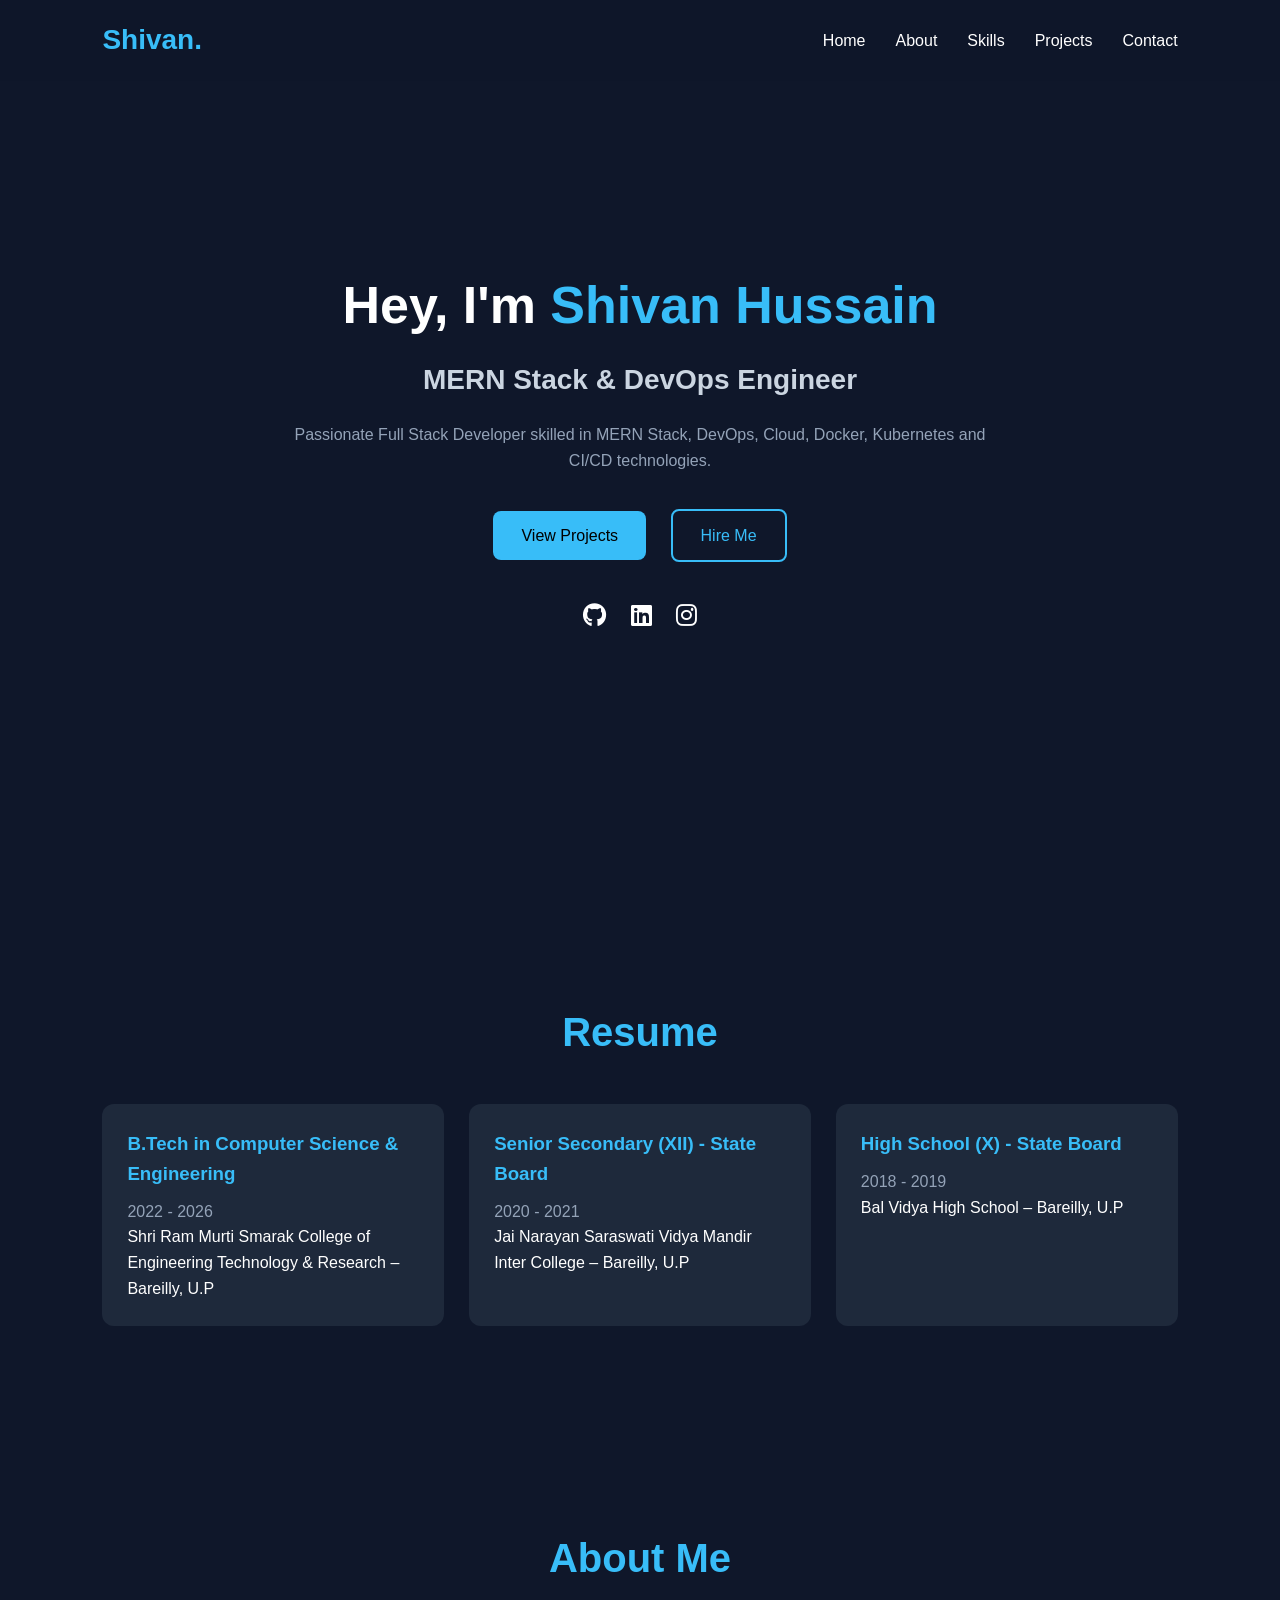
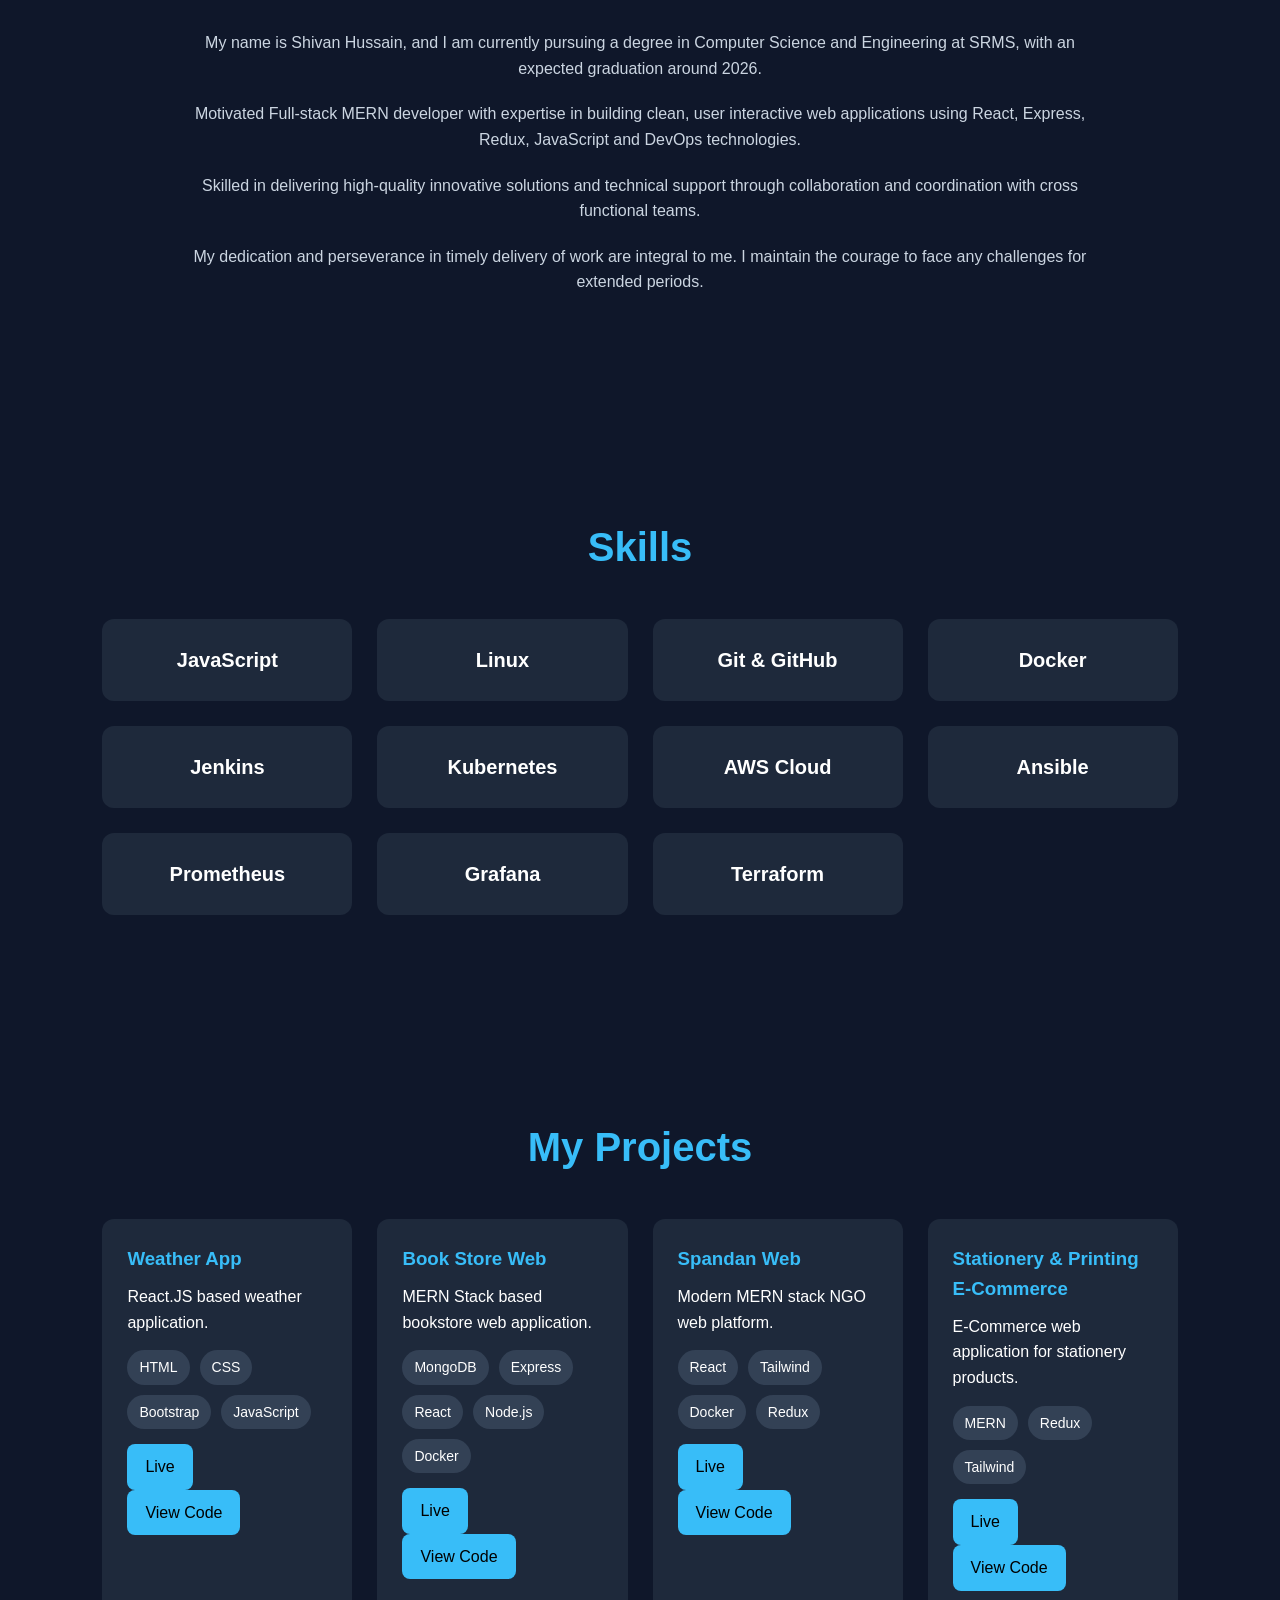
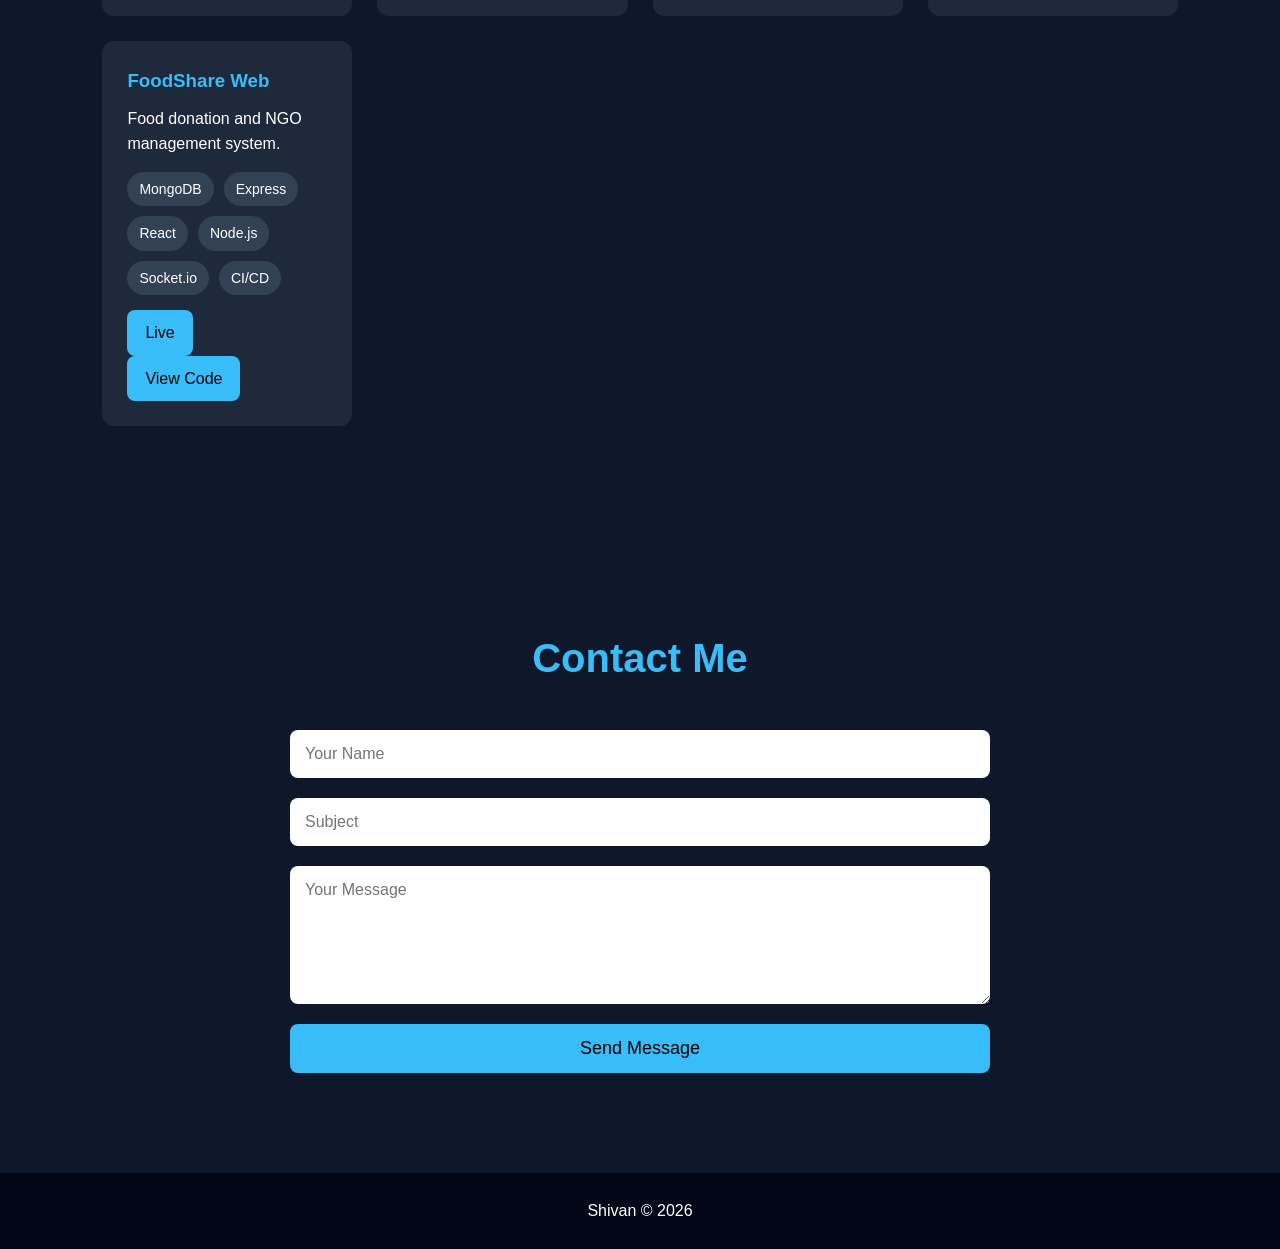
==== index.html @ 875b8121 "Added portfolio workflow" ====
<!DOCTYPE html>
<html lang="en">
<head>
  <meta charset="UTF-8" />
  <meta name="viewport" content="width=device-width, initial-scale=1.0" />
  <title>Shivan Hussain | Portfolio</title>
  <link rel="stylesheet" href="index.css" />
  <link
    rel="stylesheet"
    href="https://cdnjs.cloudflare.com/ajax/libs/font-awesome/6.5.1/css/all.min.css"
  />
</head>
<body>

  <!-- Navbar -->
  <header>
    <nav class="navbar">
      <div class="logo">Shivan.</div>

      <ul class="nav-links" id="navLinks">
        <li><a href="#home">Home</a></li>
        <li><a href="#about">About</a></li>
        <li><a href="#skills">Skills</a></li>
        <li><a href="#projects">Projects</a></li>
        <li><a href="#contact">Contact</a></li>
      </ul>

      <div class="menu-btn" id="menuBtn">
        <i class="fa-solid fa-bars"></i>
      </div>
    </nav>
  </header>

  <!-- Hero Section -->
  <section class="hero" id="home">
    <div class="hero-content">
      <h1>Hey, I'm <span>Shivan Hussain</span></h1>
      <h2>MERN Stack & DevOps Engineer</h2>
      <p>
        Passionate Full Stack Developer skilled in MERN Stack, DevOps,
        Cloud, Docker, Kubernetes and CI/CD technologies.
      </p>

      <div class="hero-buttons">
        <a href="#projects" class="btn primary-btn">View Projects</a>
        <a href="#contact" class="btn secondary-btn">Hire Me</a>
      </div>

      <div class="social-icons">
        <a href="#"><i class="fa-brands fa-github"></i></a>
        <a href="#"><i class="fa-brands fa-linkedin"></i></a>
        <a href="#"><i class="fa-brands fa-instagram"></i></a>
      </div>
    </div>
  </section>

  <!-- Resume Section -->
  <section class="resume-section">
    <h2 class="section-title">Resume</h2>

    <div class="resume-grid">
      <div class="resume-card">
        <h3>B.Tech in Computer Science & Engineering</h3>
        <span>2022 - 2026</span>
        <p>
          Shri Ram Murti Smarak College of Engineering Technology & Research – Bareilly, U.P
        </p>
      </div>

      <div class="resume-card">
        <h3>Senior Secondary (XII) - State Board</h3>
        <span>2020 - 2021</span>
        <p>
          Jai Narayan Saraswati Vidya Mandir Inter College – Bareilly, U.P
        </p>
      </div>

      <div class="resume-card">
        <h3>High School (X) - State Board</h3>
        <span>2018 - 2019</span>
        <p>
          Bal Vidya High School – Bareilly, U.P
        </p>
      </div>
    </div>
  </section>

  <!-- About Section -->
  <section class="about" id="about">
    <h2 class="section-title">About Me</h2>

    <div class="about-content">
      <p>
        My name is Shivan Hussain, and I am currently pursuing a degree in
        Computer Science and Engineering at SRMS, with an expected graduation
        around 2026.
      </p>

      <p>
        Motivated Full-stack MERN developer with expertise in building clean,
        user interactive web applications using React, Express, Redux,
        JavaScript and DevOps technologies.
      </p>

      <p>
        Skilled in delivering high-quality innovative solutions and technical
        support through collaboration and coordination with cross functional
        teams.
      </p>

      <p>
        My dedication and perseverance in timely delivery of work are integral
        to me. I maintain the courage to face any challenges for extended
        periods.
      </p>
    </div>
  </section>

  <!-- Skills Section -->
  <section class="skills" id="skills">
    <h2 class="section-title">Skills</h2>

    <div class="skills-container">
      <div class="skill-card">JavaScript</div>
      <div class="skill-card">Linux</div>
      <div class="skill-card">Git & GitHub</div>
      <div class="skill-card">Docker</div>
      <div class="skill-card">Jenkins</div>
      <div class="skill-card">Kubernetes</div>
      <div class="skill-card">AWS Cloud</div>
      <div class="skill-card">Ansible</div>
      <div class="skill-card">Prometheus</div>
      <div class="skill-card">Grafana</div>
      <div class="skill-card">Terraform</div>
    </div>
  </section>

  <!-- Projects -->
  <section class="projects" id="projects">
    <h2 class="section-title">My Projects</h2>

    <div class="project-grid">

      <div class="project-card">
        <h3>Weather App</h3>
        <p>React.JS based weather application.</p>
        <div class="tech-stack">
          <span>HTML</span>
          <span>CSS</span>
          <span>Bootstrap</span>
          <span>JavaScript</span>
        </div>
        <div class="project-btns">
          <a href="#">Live</a>
          <a href="#">View Code</a>
        </div>
      </div>

      <div class="project-card">
        <h3>Book Store Web</h3>
        <p>MERN Stack based bookstore web application.</p>
        <div class="tech-stack">
          <span>MongoDB</span>
          <span>Express</span>
          <span>React</span>
          <span>Node.js</span>
          <span>Docker</span>
        </div>
        <div class="project-btns">
          <a href="#">Live</a>
          <a href="#">View Code</a>
        </div>
      </div>

      <div class="project-card">
        <h3>Spandan Web</h3>
        <p>Modern MERN stack NGO web platform.</p>
        <div class="tech-stack">
          <span>React</span>
          <span>Tailwind</span>
          <span>Docker</span>
          <span>Redux</span>
        </div>
        <div class="project-btns">
          <a href="#">Live</a>
          <a href="#">View Code</a>
        </div>
      </div>

      <div class="project-card">
        <h3>Stationery & Printing E-Commerce</h3>
        <p>E-Commerce web application for stationery products.</p>
        <div class="tech-stack">
          <span>MERN</span>
          <span>Redux</span>
          <span>Tailwind</span>
        </div>
        <div class="project-btns">
          <a href="#">Live</a>
          <a href="#">View Code</a>
        </div>
      </div>

      <div class="project-card">
        <h3>FoodShare Web</h3>
        <p>Food donation and NGO management system.</p>
        <div class="tech-stack">
          <span>MongoDB</span>
          <span>Express</span>
          <span>React</span>
          <span>Node.js</span>
          <span>Socket.io</span>
          <span>CI/CD</span>
        </div>
        <div class="project-btns">
          <a href="#">Live</a>
          <a href="#">View Code</a>
        </div>
      </div>

    </div>
  </section>

  <!-- Contact -->
  <section class="contact" id="contact">
    <h2 class="section-title">Contact Me</h2>

    <form class="contact-form">
      <input type="text" placeholder="Your Name" required />
      <input type="text" placeholder="Subject" required />
      <textarea rows="6" placeholder="Your Message"></textarea>
      <button type="submit">Send Message</button>
    </form>
  </section>

  <!-- Footer -->
  <footer>
    <p>Shivan © 2026</p>
  </footer>

  <script src="index.js"></script>
</body>
</html>
---- index.css ----
* {
  margin: 0;
  padding: 0;
  box-sizing: border-box;
  scroll-behavior: smooth;
  font-family: Arial, sans-serif;
}

body {
  background: #0f172a;
  color: white;
  line-height: 1.6;
}

header {
  width: 100%;
  position: fixed;
  top: 0;
  z-index: 1000;
  background: rgba(15, 23, 42, 0.95);
}

.navbar {
  display: flex;
  justify-content: space-between;
  align-items: center;
  padding: 18px 8%;
}

.logo {
  font-size: 28px;
  font-weight: bold;
  color: #38bdf8;
}

.nav-links {
  display: flex;
  list-style: none;
  gap: 30px;
}

.nav-links a {
  text-decoration: none;
  color: white;
  transition: 0.3s;
}

.nav-links a:hover {
  color: #38bdf8;
}

.menu-btn {
  display: none;
  font-size: 24px;
  cursor: pointer;
}

.hero {
  min-height: 100vh;
  display: flex;
  align-items: center;
  justify-content: center;
  padding: 100px 8%;
  text-align: center;
}

.hero-content h1 {
  font-size: 52px;
}

.hero-content span {
  color: #38bdf8;
}

.hero-content h2 {
  margin-top: 10px;
  font-size: 28px;
  color: #cbd5e1;
}

.hero-content p {
  max-width: 700px;
  margin: 20px auto;
  color: #94a3b8;
}

.hero-buttons {
  margin-top: 25px;
}

.btn {
  padding: 12px 28px;
  text-decoration: none;
  border-radius: 8px;
  margin: 10px;
  display: inline-block;
  transition: 0.3s;
}

.primary-btn {
  background: #38bdf8;
  color: black;
}

.secondary-btn {
  border: 2px solid #38bdf8;
  color: #38bdf8;
}

.primary-btn:hover,
.secondary-btn:hover {
  transform: translateY(-5px);
}

.social-icons {
  margin-top: 25px;
}

.social-icons a {
  color: white;
  margin: 0 10px;
  font-size: 24px;
  transition: 0.3s;
}

.social-icons a:hover {
  color: #38bdf8;
}

.section-title {
  text-align: center;
  font-size: 40px;
  margin-bottom: 40px;
  color: #38bdf8;
}

.resume-section,
.about,
.skills,
.projects,
.contact {
  padding: 100px 8%;
}

.resume-grid,
.project-grid,
.skills-container {
  display: grid;
  grid-template-columns: repeat(auto-fit, minmax(250px, 1fr));
  gap: 25px;
}

.resume-card,
.project-card,
.skill-card {
  background: #1e293b;
  padding: 25px;
  border-radius: 12px;
  transition: 0.3s;
}

.resume-card:hover,
.project-card:hover,
.skill-card:hover {
  transform: translateY(-8px);
}

.resume-card h3,
.project-card h3 {
  color: #38bdf8;
  margin-bottom: 10px;
}

.resume-card span {
  color: #94a3b8;
}

.about-content {
  max-width: 900px;
  margin: auto;
  text-align: center;
}

.about-content p {
  margin-bottom: 20px;
  color: #cbd5e1;
}

.skill-card {
  text-align: center;
  font-size: 20px;
  font-weight: bold;
}

.tech-stack {
  display: flex;
  flex-wrap: wrap;
  gap: 10px;
  margin: 15px 0;
}

.tech-stack span {
  background: #334155;
  padding: 6px 12px;
  border-radius: 20px;
  font-size: 14px;
}

.project-btns {
  margin-top: 15px;
}

.project-btns a {
  text-decoration: none;
  background: #38bdf8;
  color: black;
  padding: 10px 18px;
  border-radius: 8px;
  margin-right: 10px;
  display: inline-block;
}

.contact-form {
  max-width: 700px;
  margin: auto;
  display: flex;
  flex-direction: column;
  gap: 20px;
}

.contact-form input,
.contact-form textarea {
  padding: 15px;
  border: none;
  border-radius: 8px;
  outline: none;
  font-size: 16px;
}

.contact-form button {
  padding: 14px;
  border: none;
  border-radius: 8px;
  background: #38bdf8;
  color: black;
  font-size: 18px;
  cursor: pointer;
}

footer {
  text-align: center;
  padding: 25px;
  background: #020617;
}

@media (max-width: 768px) {
  .nav-links {
    position: absolute;
    top: 70px;
    left: -100%;
    flex-direction: column;
    background: #1e293b;
    width: 100%;
    padding: 20px;
    transition: 0.4s;
  }

  .nav-links.active {
    left: 0;
  }

  .menu-btn {
    display: block;
  }

  .hero-content h1 {
    font-size: 38px;
  }

  .hero-content h2 {
    font-size: 22px;
  }
}
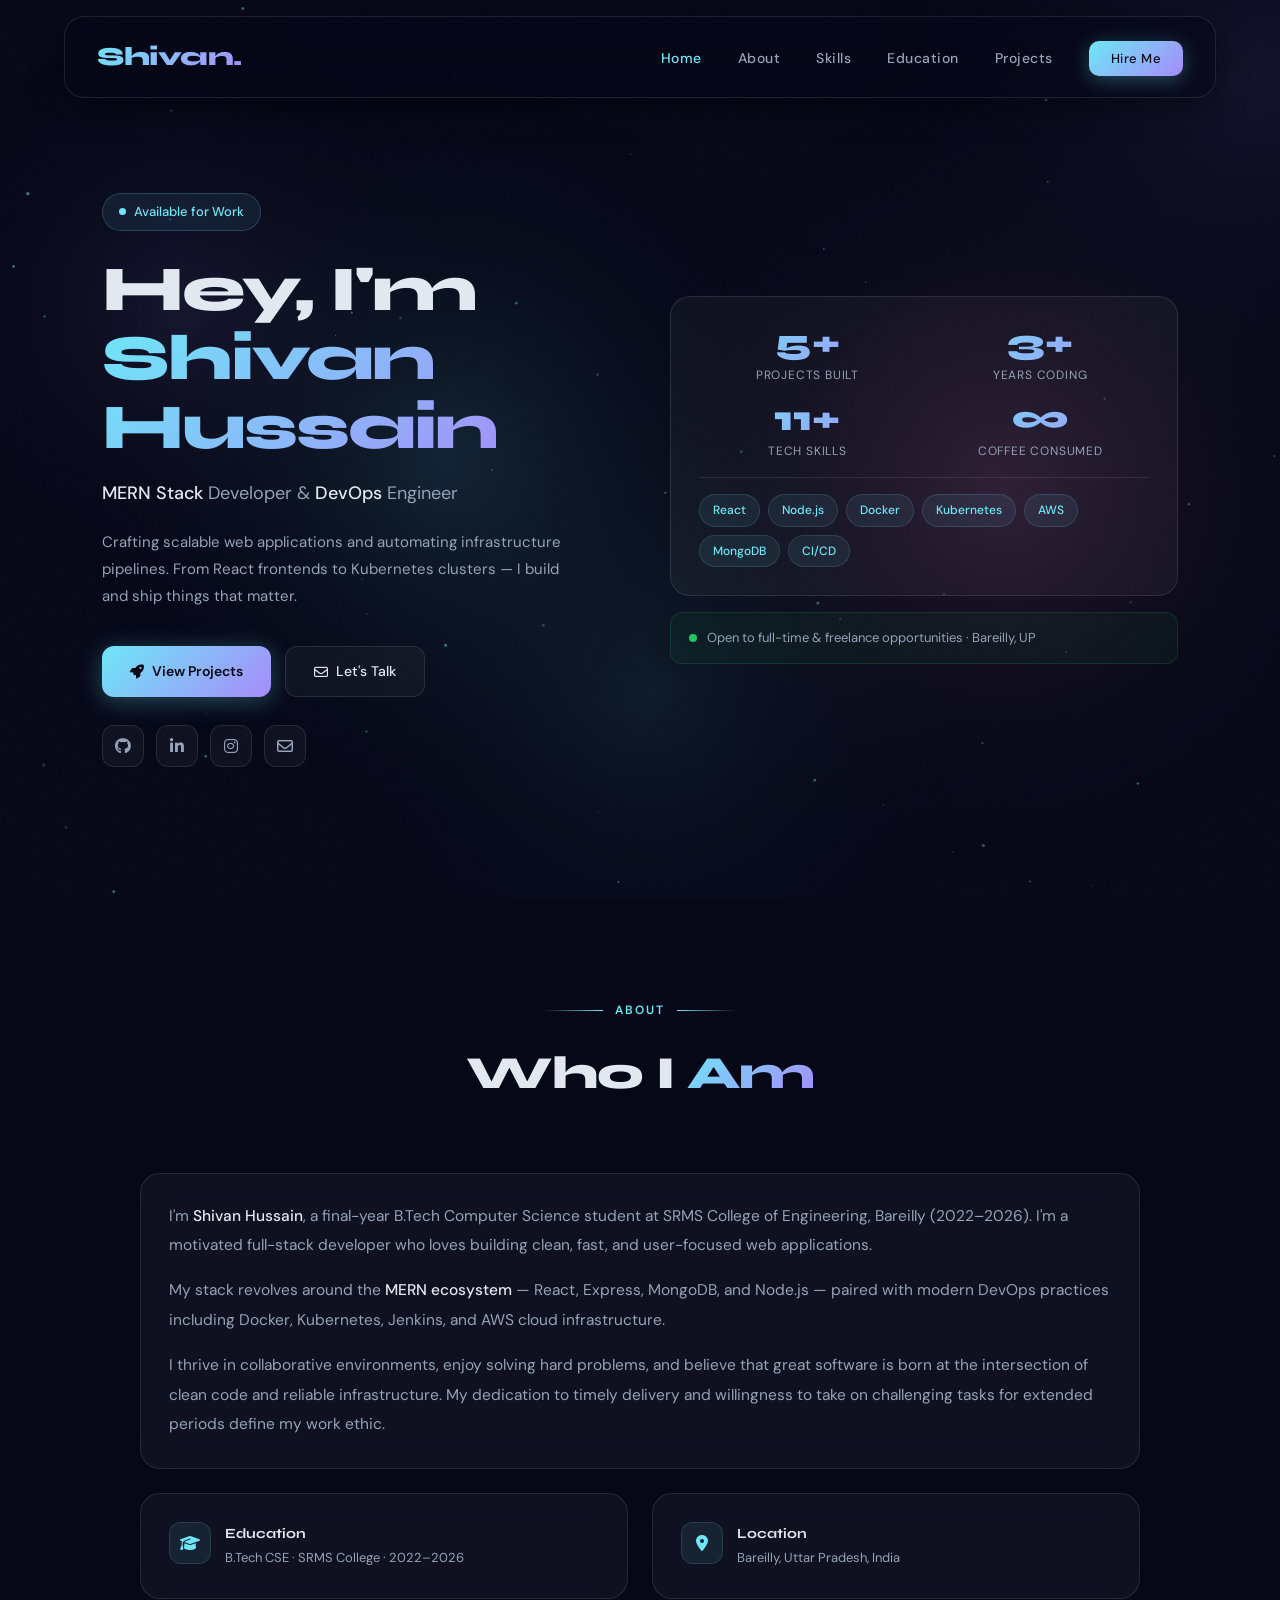
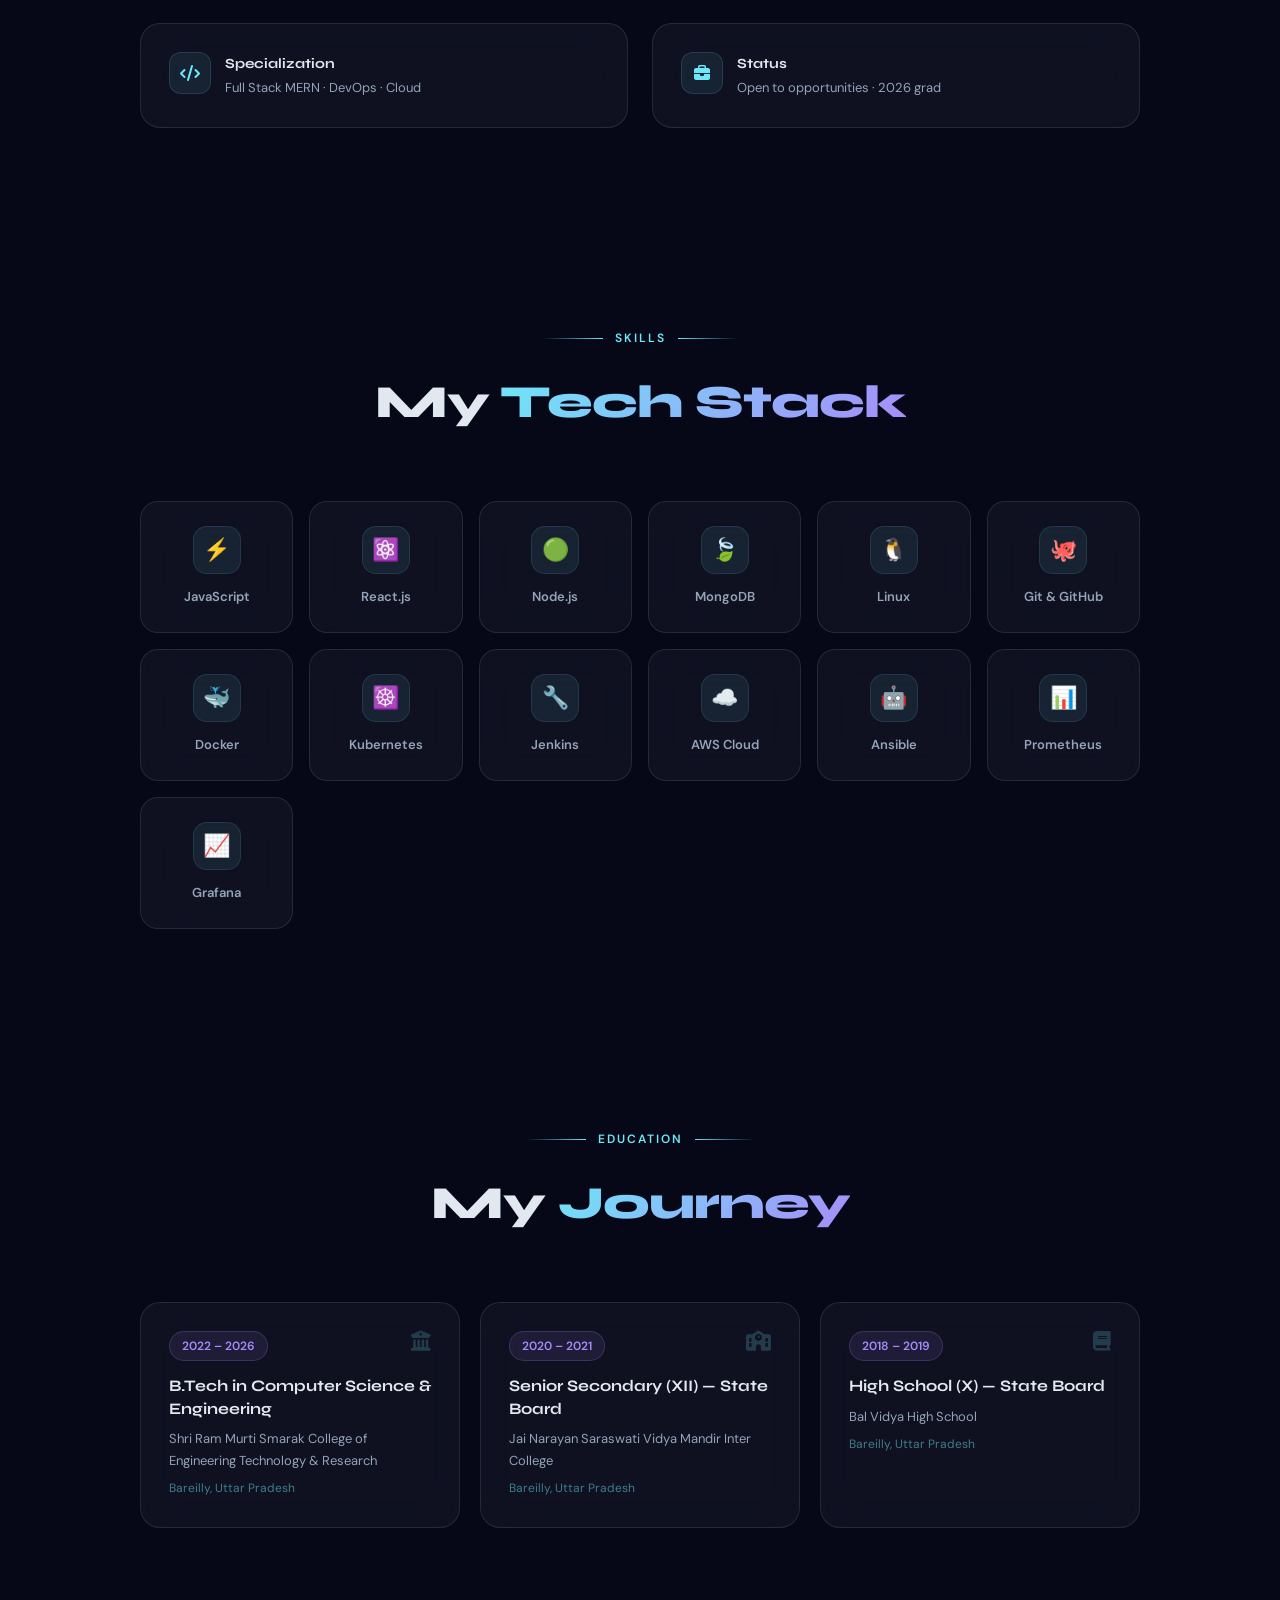
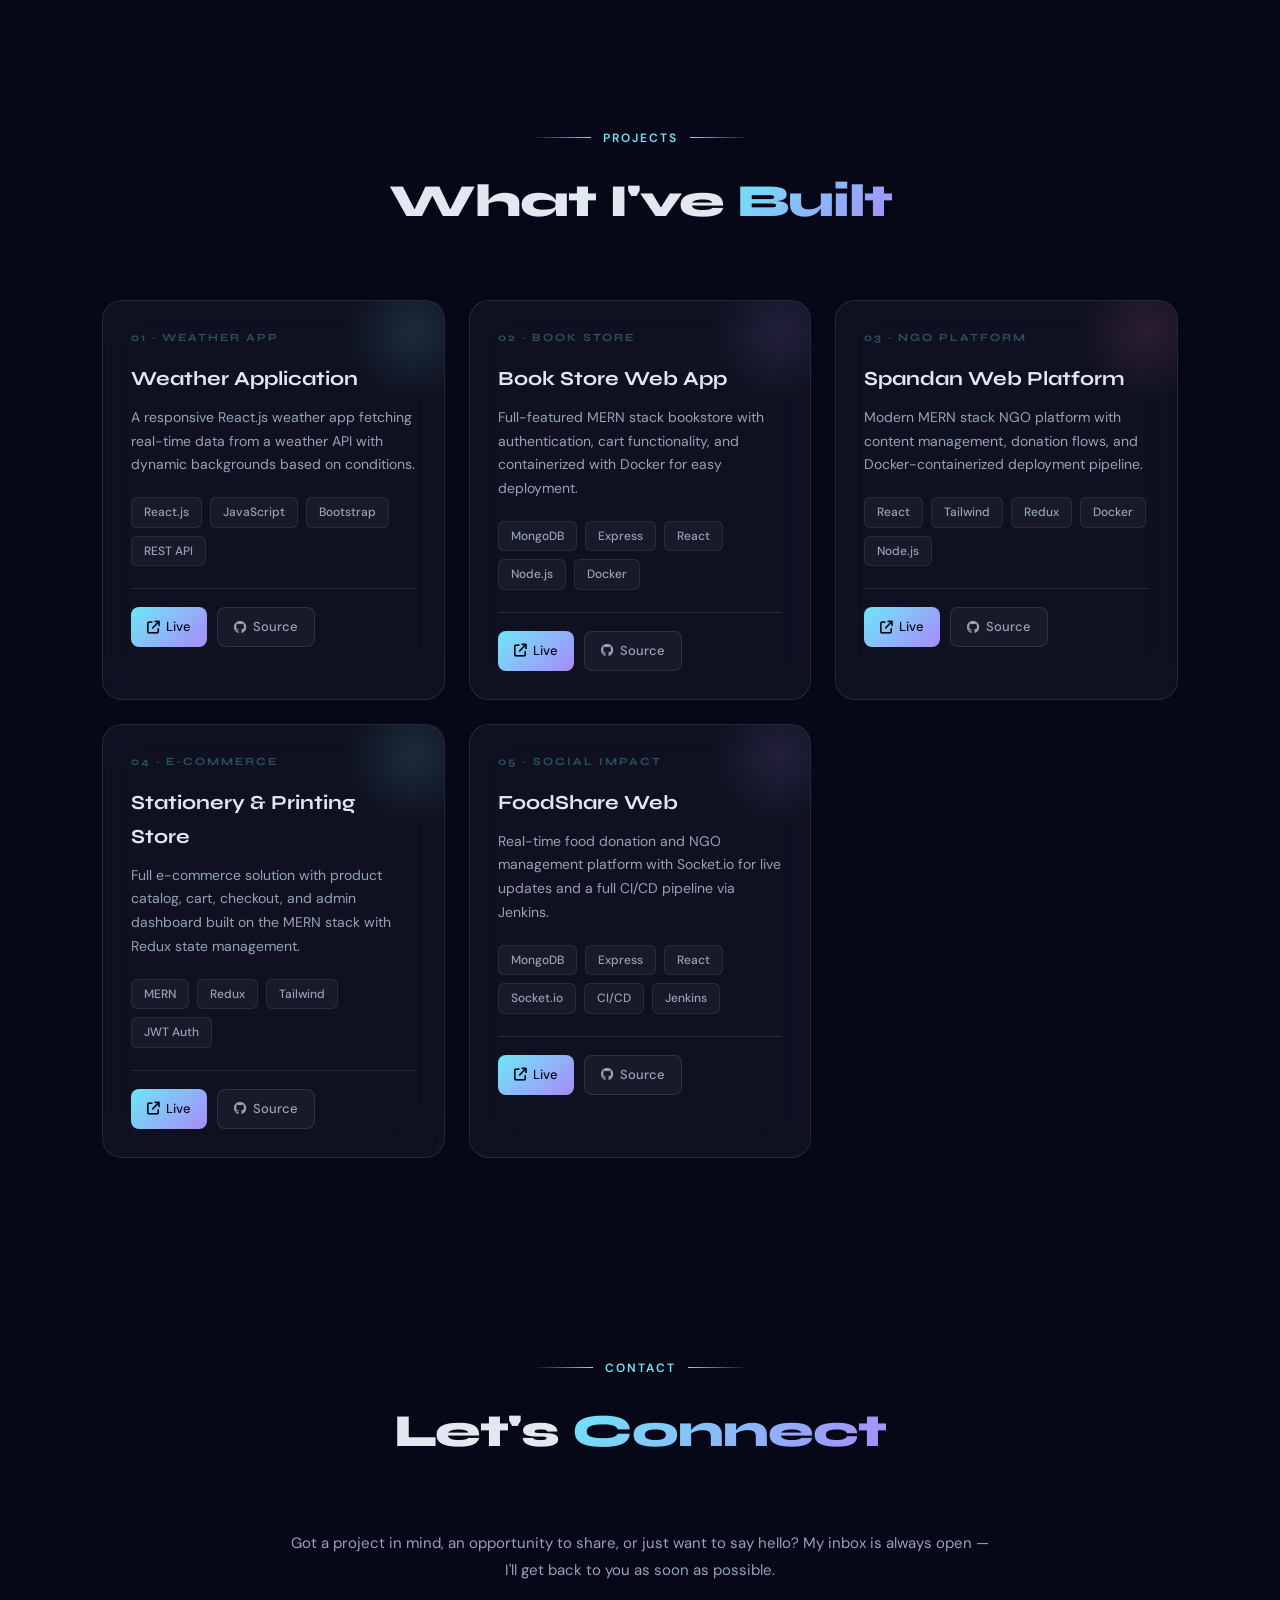
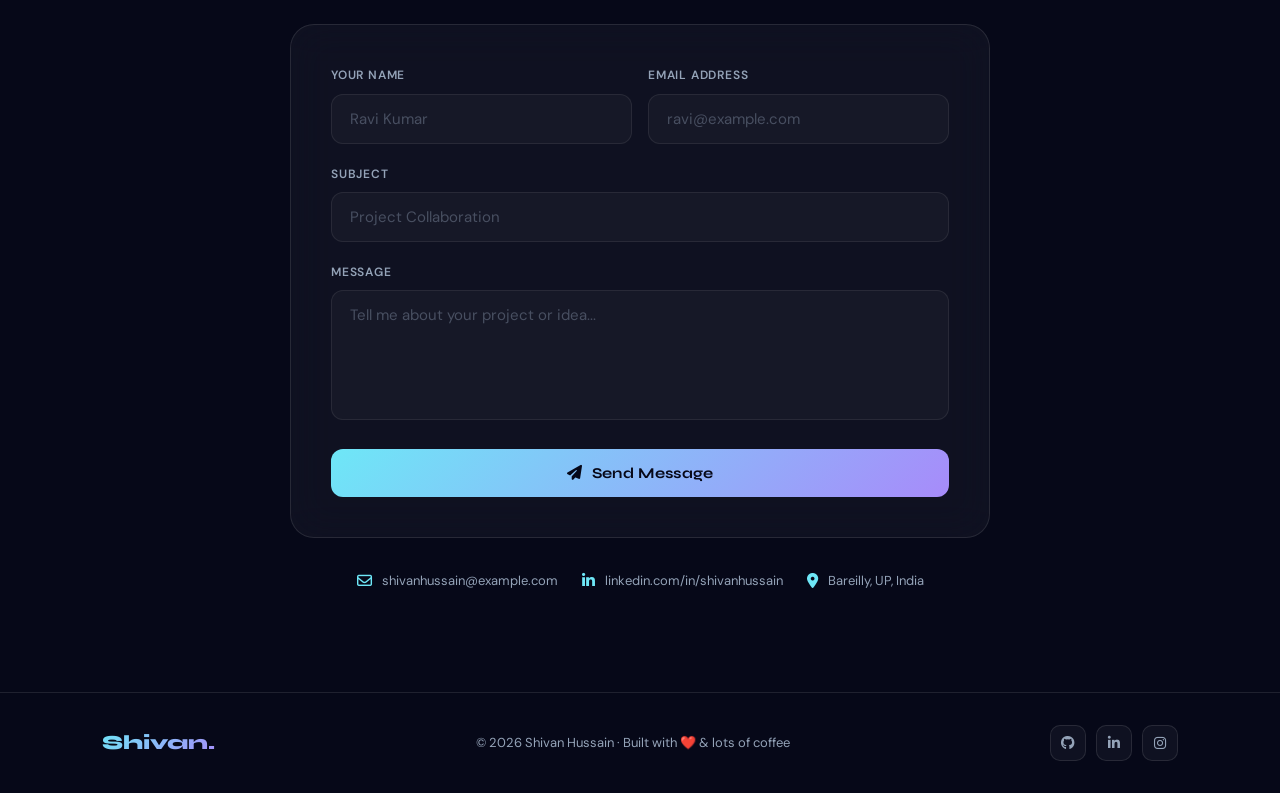
==== commit efd01372: "added index file" ====
--- a/index.html
+++ b/index.html
@@ -3,245 +3,1657 @@
 <head>
   <meta charset="UTF-8" />
   <meta name="viewport" content="width=device-width, initial-scale=1.0" />
-  <title>Shivan Hussain | Portfolio</title>
-  <link rel="stylesheet" href="index.css" />
-  <link
-    rel="stylesheet"
-    href="https://cdnjs.cloudflare.com/ajax/libs/font-awesome/6.5.1/css/all.min.css"
-  />
+  <title>Shivan Hussain | Full Stack & DevOps Engineer</title>
+  <link rel="preconnect" href="https://fonts.googleapis.com">
+  <link rel="preconnect" href="https://fonts.gstatic.com" crossorigin>
+  <link href="https://fonts.googleapis.com/css2?family=Syne:wght@400;600;700;800&family=DM+Sans:ital,opsz,wght@0,9..40,300;0,9..40,400;0,9..40,500;1,9..40,300&display=swap" rel="stylesheet">
+  <link rel="stylesheet" href="https://cdnjs.cloudflare.com/ajax/libs/font-awesome/6.5.1/css/all.min.css"/>
+  <style>
+    :root {
+      --bg: #060818;
+      --glass: rgba(255,255,255,0.04);
+      --glass-border: rgba(255,255,255,0.10);
+      --glass-hover: rgba(255,255,255,0.08);
+      --accent: #6ee7f7;
+      --accent2: #a78bfa;
+      --accent3: #f472b6;
+      --text: #e2e8f0;
+      --muted: #94a3b8;
+      --card-shadow: 0 8px 32px rgba(0,0,0,0.4);
+      --glow: 0 0 40px rgba(110,231,247,0.15);
+    }
+
+    *, *::before, *::after { margin:0; padding:0; box-sizing:border-box; }
+
+    html { scroll-behavior: smooth; }
+
+    body {
+      background: var(--bg);
+      color: var(--text);
+      font-family: 'DM Sans', sans-serif;
+      font-size: 16px;
+      line-height: 1.7;
+      overflow-x: hidden;
+    }
+
+    /* ── CANVAS BG ── */
+    #bg-canvas {
+      position: fixed;
+      inset: 0;
+      z-index: 0;
+      pointer-events: none;
+    }
+
+    /* ── NOISE OVERLAY ── */
+    body::before {
+      content: '';
+      position: fixed;
+      inset: 0;
+      background-image: url("data:image/svg+xml,%3Csvg viewBox='0 0 256 256' xmlns='http://www.w3.org/2000/svg'%3E%3Cfilter id='noise'%3E%3CfeTurbulence type='fractalNoise' baseFrequency='0.9' numOctaves='4' stitchTiles='stitch'/%3E%3C/filter%3E%3Crect width='100%25' height='100%25' filter='url(%23noise)' opacity='0.04'/%3E%3C/svg%3E");
+      z-index: 1;
+      pointer-events: none;
+      opacity: 0.5;
+    }
+
+    section, header, footer { position: relative; z-index: 2; }
+
+    /* ── NAVBAR ── */
+    header {
+      position: fixed;
+      top: 0; left: 0; right: 0;
+      z-index: 100;
+      padding: 0 5%;
+    }
+
+    .navbar {
+      display: flex;
+      align-items: center;
+      justify-content: space-between;
+      padding: 18px 32px;
+      margin-top: 16px;
+      border-radius: 20px;
+      background: rgba(6,8,24,0.6);
+      backdrop-filter: blur(24px);
+      -webkit-backdrop-filter: blur(24px);
+      border: 1px solid var(--glass-border);
+      box-shadow: var(--card-shadow);
+      transition: all 0.3s ease;
+    }
+
+    .logo {
+      font-family: 'Syne', sans-serif;
+      font-size: 26px;
+      font-weight: 800;
+      background: linear-gradient(135deg, var(--accent), var(--accent2));
+      -webkit-background-clip: text;
+      -webkit-text-fill-color: transparent;
+      background-clip: text;
+      letter-spacing: -0.5px;
+    }
+
+    .nav-links {
+      display: flex;
+      list-style: none;
+      gap: 36px;
+    }
+
+    .nav-links a {
+      text-decoration: none;
+      color: var(--muted);
+      font-size: 14px;
+      font-weight: 500;
+      letter-spacing: 0.5px;
+      position: relative;
+      transition: color 0.3s ease;
+    }
+
+    .nav-links a::after {
+      content: '';
+      position: absolute;
+      bottom: -4px; left: 0;
+      width: 0; height: 1.5px;
+      background: linear-gradient(90deg, var(--accent), var(--accent2));
+      transition: width 0.3s ease;
+      border-radius: 2px;
+    }
+
+    .nav-links a:hover { color: var(--accent); }
+    .nav-links a:hover::after { width: 100%; }
+
+    .nav-cta {
+      padding: 9px 22px;
+      background: linear-gradient(135deg, var(--accent), var(--accent2));
+      color: #060818 !important;
+      border-radius: 10px;
+      font-weight: 600;
+      font-size: 13px !important;
+      letter-spacing: 0.3px;
+      transition: all 0.3s ease !important;
+      box-shadow: 0 4px 20px rgba(110,231,247,0.3);
+    }
+    .nav-cta::after { display: none !important; }
+    .nav-cta:hover { transform: translateY(-2px); box-shadow: 0 8px 30px rgba(110,231,247,0.4) !important; color: #060818 !important; }
+
+    .menu-btn {
+      display: none;
+      font-size: 22px;
+      cursor: pointer;
+      color: var(--accent);
+      background: none;
+      border: none;
+    }
+
+    /* ── HERO ── */
+    .hero {
+      min-height: 100vh;
+      display: flex;
+      align-items: center;
+      padding: 140px 8% 80px;
+      position: relative;
+    }
+
+    .hero-inner {
+      display: grid;
+      grid-template-columns: 1fr 1fr;
+      gap: 60px;
+      align-items: center;
+      width: 100%;
+      max-width: 1200px;
+      margin: auto;
+    }
+
+    .hero-badge {
+      display: inline-flex;
+      align-items: center;
+      gap: 8px;
+      background: rgba(110,231,247,0.08);
+      border: 1px solid rgba(110,231,247,0.2);
+      color: var(--accent);
+      padding: 7px 16px;
+      border-radius: 100px;
+      font-size: 13px;
+      font-weight: 500;
+      margin-bottom: 24px;
+      animation: fadeUp 0.6s ease both;
+    }
+
+    .hero-badge .dot {
+      width: 7px; height: 7px;
+      background: var(--accent);
+      border-radius: 50%;
+      animation: pulse 2s infinite;
+    }
+
+    .hero-left h1 {
+      font-family: 'Syne', sans-serif;
+      font-size: clamp(40px, 5vw, 68px);
+      font-weight: 800;
+      line-height: 1.08;
+      letter-spacing: -2px;
+      animation: fadeUp 0.6s ease 0.1s both;
+    }
+
+    .hero-left h1 .name {
+      display: block;
+      background: linear-gradient(135deg, var(--accent) 0%, var(--accent2) 50%, var(--accent3) 100%);
+      -webkit-background-clip: text;
+      -webkit-text-fill-color: transparent;
+      background-clip: text;
+      background-size: 200%;
+      animation: fadeUp 0.6s ease 0.1s both, gradientShift 5s ease infinite 1s;
+    }
+
+    @keyframes gradientShift {
+      0%, 100% { background-position: 0% 50%; }
+      50% { background-position: 100% 50%; }
+    }
+
+    .hero-role {
+      font-size: 18px;
+      color: var(--muted);
+      font-weight: 400;
+      margin: 16px 0 20px;
+      animation: fadeUp 0.6s ease 0.2s both;
+    }
+
+    .hero-role strong { color: var(--text); font-weight: 500; }
+
+    .hero-desc {
+      color: var(--muted);
+      font-size: 15px;
+      max-width: 460px;
+      line-height: 1.8;
+      animation: fadeUp 0.6s ease 0.3s both;
+    }
+
+    .hero-actions {
+      display: flex;
+      gap: 14px;
+      margin-top: 36px;
+      flex-wrap: wrap;
+      animation: fadeUp 0.6s ease 0.4s both;
+    }
+
+    .btn-primary {
+      display: inline-flex;
+      align-items: center;
+      gap: 8px;
+      padding: 13px 28px;
+      background: linear-gradient(135deg, var(--accent), var(--accent2));
+      color: #060818;
+      text-decoration: none;
+      border-radius: 12px;
+      font-weight: 600;
+      font-size: 14px;
+      transition: all 0.3s ease;
+      box-shadow: 0 4px 24px rgba(110,231,247,0.3);
+    }
+    .btn-primary:hover {
+      transform: translateY(-3px);
+      box-shadow: 0 12px 36px rgba(110,231,247,0.45);
+    }
+
+    .btn-ghost {
+      display: inline-flex;
+      align-items: center;
+      gap: 8px;
+      padding: 13px 28px;
+      background: var(--glass);
+      color: var(--text);
+      text-decoration: none;
+      border-radius: 12px;
+      font-weight: 500;
+      font-size: 14px;
+      border: 1px solid var(--glass-border);
+      backdrop-filter: blur(10px);
+      transition: all 0.3s ease;
+    }
+    .btn-ghost:hover {
+      background: var(--glass-hover);
+      border-color: rgba(255,255,255,0.2);
+      transform: translateY(-3px);
+      box-shadow: 0 12px 30px rgba(0,0,0,0.3);
+    }
+
+    .social-row {
+      display: flex;
+      gap: 12px;
+      margin-top: 28px;
+      animation: fadeUp 0.6s ease 0.5s both;
+    }
+
+    .social-row a {
+      width: 42px; height: 42px;
+      display: flex;
+      align-items: center;
+      justify-content: center;
+      background: var(--glass);
+      border: 1px solid var(--glass-border);
+      border-radius: 12px;
+      color: var(--muted);
+      font-size: 16px;
+      text-decoration: none;
+      transition: all 0.3s ease;
+      backdrop-filter: blur(10px);
+    }
+
+    .social-row a:hover {
+      color: var(--accent);
+      border-color: rgba(110,231,247,0.3);
+      background: rgba(110,231,247,0.08);
+      transform: translateY(-4px);
+      box-shadow: 0 8px 24px rgba(110,231,247,0.15);
+    }
+
+    /* Hero Right — Stats card */
+    .hero-right {
+      display: flex;
+      flex-direction: column;
+      gap: 16px;
+      animation: fadeUp 0.7s ease 0.3s both;
+    }
+
+    .hero-card {
+      background: var(--glass);
+      border: 1px solid var(--glass-border);
+      border-radius: 20px;
+      padding: 28px;
+      backdrop-filter: blur(20px);
+      -webkit-backdrop-filter: blur(20px);
+      transition: all 0.4s ease;
+    }
+
+    .hero-card:hover {
+      border-color: rgba(110,231,247,0.2);
+      background: var(--glass-hover);
+      transform: translateY(-4px);
+      box-shadow: 0 20px 50px rgba(0,0,0,0.4), var(--glow);
+    }
+
+    .stats-grid {
+      display: grid;
+      grid-template-columns: 1fr 1fr;
+      gap: 16px;
+    }
+
+    .stat-item {
+      text-align: center;
+    }
+
+    .stat-num {
+      font-family: 'Syne', sans-serif;
+      font-size: 36px;
+      font-weight: 800;
+      background: linear-gradient(135deg, var(--accent), var(--accent2));
+      -webkit-background-clip: text;
+      -webkit-text-fill-color: transparent;
+      background-clip: text;
+      line-height: 1;
+    }
+
+    .stat-label {
+      font-size: 12px;
+      color: var(--muted);
+      margin-top: 4px;
+      text-transform: uppercase;
+      letter-spacing: 0.8px;
+    }
+
+    .stack-pills {
+      display: flex;
+      flex-wrap: wrap;
+      gap: 8px;
+      padding-top: 16px;
+      border-top: 1px solid var(--glass-border);
+      margin-top: 16px;
+    }
+
+    .pill {
+      padding: 5px 13px;
+      background: rgba(110,231,247,0.08);
+      border: 1px solid rgba(110,231,247,0.15);
+      color: var(--accent);
+      border-radius: 100px;
+      font-size: 12px;
+      font-weight: 500;
+      transition: all 0.25s ease;
+    }
+    .pill:hover {
+      background: rgba(110,231,247,0.15);
+      transform: scale(1.05);
+    }
+
+    .availability {
+      display: flex;
+      align-items: center;
+      gap: 10px;
+      padding: 14px 18px;
+      background: rgba(34,197,94,0.06);
+      border: 1px solid rgba(34,197,94,0.15);
+      border-radius: 12px;
+      font-size: 13px;
+    }
+
+    .avail-dot {
+      width: 8px; height: 8px;
+      background: #22c55e;
+      border-radius: 50%;
+      animation: pulse 2s infinite;
+      flex-shrink: 0;
+    }
+
+    @keyframes pulse {
+      0%, 100% { opacity: 1; box-shadow: 0 0 0 0 rgba(34,197,94,0.4); }
+      50% { opacity: 0.7; box-shadow: 0 0 0 6px rgba(34,197,94,0); }
+    }
+
+    /* ── SECTION SHARED ── */
+    section {
+      padding: 100px 8%;
+    }
+
+    .section-eyebrow {
+      display: flex;
+      align-items: center;
+      gap: 12px;
+      margin-bottom: 14px;
+      justify-content: center;
+    }
+
+    .section-eyebrow span {
+      font-size: 12px;
+      text-transform: uppercase;
+      letter-spacing: 2px;
+      color: var(--accent);
+      font-weight: 600;
+    }
+
+    .section-eyebrow::before,
+    .section-eyebrow::after {
+      content: '';
+      flex: 1;
+      max-width: 60px;
+      height: 1px;
+      background: linear-gradient(90deg, transparent, var(--accent));
+    }
+    .section-eyebrow::after {
+      background: linear-gradient(90deg, var(--accent), transparent);
+    }
+
+    .section-title {
+      font-family: 'Syne', sans-serif;
+      font-size: clamp(30px, 4vw, 46px);
+      font-weight: 800;
+      text-align: center;
+      letter-spacing: -1px;
+      margin-bottom: 60px;
+      color: var(--text);
+    }
+
+    .section-title em {
+      font-style: normal;
+      background: linear-gradient(135deg, var(--accent), var(--accent2));
+      -webkit-background-clip: text;
+      -webkit-text-fill-color: transparent;
+      background-clip: text;
+    }
+
+    /* ── GLASS CARD BASE ── */
+    .glass-card {
+      background: var(--glass);
+      border: 1px solid var(--glass-border);
+      border-radius: 20px;
+      backdrop-filter: blur(20px);
+      -webkit-backdrop-filter: blur(20px);
+      padding: 28px;
+      transition: all 0.4s cubic-bezier(0.23, 1, 0.32, 1);
+      position: relative;
+      overflow: hidden;
+    }
+
+    .glass-card::before {
+      content: '';
+      position: absolute;
+      top: 0; left: 0; right: 0;
+      height: 1px;
+      background: linear-gradient(90deg, transparent, rgba(110,231,247,0.4), transparent);
+      opacity: 0;
+      transition: opacity 0.4s ease;
+    }
+
+    .glass-card:hover {
+      border-color: rgba(110,231,247,0.2);
+      background: var(--glass-hover);
+      transform: translateY(-6px);
+      box-shadow: 0 24px 60px rgba(0,0,0,0.45), var(--glow);
+    }
+
+    .glass-card:hover::before { opacity: 1; }
+
+    /* ── ABOUT ── */
+    .about-grid {
+      display: grid;
+      grid-template-columns: 1fr 1fr;
+      gap: 24px;
+      max-width: 1000px;
+      margin: auto;
+    }
+
+    .about-main {
+      grid-column: span 2;
+    }
+
+    .about-main p {
+      color: var(--muted);
+      font-size: 15.5px;
+      line-height: 1.9;
+      margin-bottom: 16px;
+    }
+
+    .about-main p:last-child { margin-bottom: 0; }
+
+    .about-highlight {
+      color: var(--text) !important;
+      font-weight: 500;
+    }
+
+    .about-detail {
+      display: flex;
+      align-items: flex-start;
+      gap: 14px;
+    }
+
+    .about-detail-icon {
+      width: 42px; height: 42px;
+      flex-shrink: 0;
+      background: rgba(110,231,247,0.08);
+      border: 1px solid rgba(110,231,247,0.15);
+      border-radius: 12px;
+      display: flex;
+      align-items: center;
+      justify-content: center;
+      color: var(--accent);
+      font-size: 16px;
+    }
+
+    .about-detail-text h4 {
+      font-family: 'Syne', sans-serif;
+      font-size: 14px;
+      font-weight: 700;
+      color: var(--text);
+      margin-bottom: 2px;
+    }
+
+    .about-detail-text p {
+      font-size: 13px;
+      color: var(--muted);
+    }
+
+    /* ── SKILLS ── */
+    .skills-section { background: transparent; }
+
+    .skills-grid {
+      display: grid;
+      grid-template-columns: repeat(auto-fill, minmax(150px, 1fr));
+      gap: 16px;
+      max-width: 1000px;
+      margin: auto;
+    }
+
+    .skill-item {
+      display: flex;
+      flex-direction: column;
+      align-items: center;
+      gap: 12px;
+      padding: 24px 16px;
+      background: var(--glass);
+      border: 1px solid var(--glass-border);
+      border-radius: 18px;
+      backdrop-filter: blur(20px);
+      cursor: default;
+      transition: all 0.4s cubic-bezier(0.23, 1, 0.32, 1);
+      position: relative;
+      overflow: hidden;
+    }
+
+    .skill-item::after {
+      content: '';
+      position: absolute;
+      inset: 0;
+      background: radial-gradient(circle at 50% 0%, rgba(110,231,247,0.1) 0%, transparent 70%);
+      opacity: 0;
+      transition: opacity 0.4s ease;
+    }
+
+    .skill-item:hover {
+      border-color: rgba(110,231,247,0.25);
+      transform: translateY(-8px) scale(1.02);
+      box-shadow: 0 20px 50px rgba(0,0,0,0.4), 0 0 30px rgba(110,231,247,0.1);
+    }
+
+    .skill-item:hover::after { opacity: 1; }
+
+    .skill-icon {
+      width: 48px; height: 48px;
+      background: rgba(110,231,247,0.08);
+      border: 1px solid rgba(110,231,247,0.12);
+      border-radius: 14px;
+      display: flex;
+      align-items: center;
+      justify-content: center;
+      font-size: 22px;
+      transition: all 0.4s ease;
+      position: relative;
+      z-index: 1;
+    }
+
+    .skill-item:hover .skill-icon {
+      background: rgba(110,231,247,0.15);
+      transform: scale(1.1) rotate(-5deg);
+    }
+
+    .skill-name {
+      font-size: 13px;
+      font-weight: 600;
+      color: var(--muted);
+      text-align: center;
+      transition: color 0.3s ease;
+      position: relative;
+      z-index: 1;
+    }
+
+    .skill-item:hover .skill-name { color: var(--text); }
+
+    /* ── EDUCATION ── */
+    .edu-grid {
+      display: grid;
+      grid-template-columns: repeat(auto-fit, minmax(280px, 1fr));
+      gap: 20px;
+      max-width: 1000px;
+      margin: auto;
+    }
+
+    .edu-card { position: relative; }
+
+    .edu-card .year-badge {
+      display: inline-block;
+      padding: 4px 12px;
+      background: rgba(167,139,250,0.1);
+      border: 1px solid rgba(167,139,250,0.2);
+      color: var(--accent2);
+      border-radius: 100px;
+      font-size: 12px;
+      font-weight: 600;
+      margin-bottom: 14px;
+    }
+
+    .edu-card h3 {
+      font-family: 'Syne', sans-serif;
+      font-size: 16px;
+      font-weight: 700;
+      color: var(--text);
+      margin-bottom: 8px;
+      line-height: 1.4;
+    }
+
+    .edu-card p {
+      font-size: 13px;
+      color: var(--muted);
+    }
+
+    .edu-icon {
+      position: absolute;
+      top: 28px;
+      right: 28px;
+      font-size: 20px;
+      color: rgba(110,231,247,0.2);
+    }
+
+    /* ── PROJECTS ── */
+    .projects-grid {
+      display: grid;
+      grid-template-columns: repeat(auto-fill, minmax(330px, 1fr));
+      gap: 24px;
+      max-width: 1100px;
+      margin: auto;
+    }
+
+    .project-card {
+      position: relative;
+      overflow: hidden;
+    }
+
+    .project-card .card-accent {
+      position: absolute;
+      top: -40px; right: -40px;
+      width: 140px; height: 140px;
+      border-radius: 50%;
+      background: radial-gradient(circle, rgba(110,231,247,0.12) 0%, transparent 70%);
+      transition: all 0.5s ease;
+    }
+
+    .project-card:hover .card-accent {
+      transform: scale(1.5);
+      opacity: 0.8;
+    }
+
+    .project-card .proj-num {
+      font-family: 'Syne', sans-serif;
+      font-size: 11px;
+      font-weight: 700;
+      color: rgba(110,231,247,0.3);
+      text-transform: uppercase;
+      letter-spacing: 2px;
+      margin-bottom: 14px;
+    }
+
+    .project-card h3 {
+      font-family: 'Syne', sans-serif;
+      font-size: 20px;
+      font-weight: 700;
+      color: var(--text);
+      margin-bottom: 10px;
+      transition: color 0.3s;
+    }
+
+    .project-card:hover h3 { color: var(--accent); }
+
+    .project-card p {
+      font-size: 14px;
+      color: var(--muted);
+      margin-bottom: 20px;
+      line-height: 1.7;
+    }
+
+    .tech-tags {
+      display: flex;
+      flex-wrap: wrap;
+      gap: 8px;
+      margin-bottom: 22px;
+    }
+
+    .tech-tag {
+      padding: 4px 12px;
+      background: rgba(255,255,255,0.04);
+      border: 1px solid rgba(255,255,255,0.08);
+      color: var(--muted);
+      border-radius: 6px;
+      font-size: 12px;
+      font-weight: 500;
+      transition: all 0.25s ease;
+    }
+
+    .project-card:hover .tech-tag {
+      border-color: rgba(110,231,247,0.15);
+      color: var(--accent);
+      background: rgba(110,231,247,0.05);
+    }
+
+    .project-links {
+      display: flex;
+      gap: 10px;
+      border-top: 1px solid var(--glass-border);
+      padding-top: 18px;
+    }
+
+    .proj-link {
+      display: inline-flex;
+      align-items: center;
+      gap: 6px;
+      padding: 8px 16px;
+      text-decoration: none;
+      font-size: 13px;
+      font-weight: 500;
+      border-radius: 8px;
+      transition: all 0.3s ease;
+    }
+
+    .proj-link.primary {
+      background: linear-gradient(135deg, var(--accent), var(--accent2));
+      color: #060818;
+    }
+
+    .proj-link.primary:hover {
+      box-shadow: 0 6px 20px rgba(110,231,247,0.35);
+      transform: translateY(-2px);
+    }
+
+    .proj-link.secondary {
+      background: var(--glass);
+      border: 1px solid var(--glass-border);
+      color: var(--muted);
+    }
+
+    .proj-link.secondary:hover {
+      border-color: rgba(110,231,247,0.2);
+      color: var(--accent);
+      transform: translateY(-2px);
+    }
+
+    /* ── CONTACT ── */
+    .contact-wrapper {
+      max-width: 700px;
+      margin: auto;
+    }
+
+    .contact-intro {
+      text-align: center;
+      color: var(--muted);
+      font-size: 15px;
+      margin-bottom: 40px;
+      line-height: 1.8;
+    }
+
+    .contact-form-card {
+      background: var(--glass);
+      border: 1px solid var(--glass-border);
+      border-radius: 24px;
+      padding: 40px;
+      backdrop-filter: blur(20px);
+    }
+
+    .form-group {
+      margin-bottom: 20px;
+    }
+
+    .form-group label {
+      display: block;
+      font-size: 12px;
+      font-weight: 600;
+      color: var(--muted);
+      text-transform: uppercase;
+      letter-spacing: 0.8px;
+      margin-bottom: 8px;
+    }
+
+    .form-group input,
+    .form-group textarea {
+      width: 100%;
+      padding: 14px 18px;
+      background: rgba(255,255,255,0.03);
+      border: 1px solid rgba(255,255,255,0.08);
+      border-radius: 12px;
+      color: var(--text);
+      font-family: 'DM Sans', sans-serif;
+      font-size: 15px;
+      outline: none;
+      transition: all 0.3s ease;
+      resize: none;
+    }
+
+    .form-group input::placeholder,
+    .form-group textarea::placeholder {
+      color: rgba(148,163,184,0.4);
+    }
+
+    .form-group input:focus,
+    .form-group textarea:focus {
+      border-color: rgba(110,231,247,0.35);
+      background: rgba(110,231,247,0.04);
+      box-shadow: 0 0 0 4px rgba(110,231,247,0.07);
+    }
+
+    .form-row {
+      display: grid;
+      grid-template-columns: 1fr 1fr;
+      gap: 16px;
+    }
+
+    .submit-btn {
+      width: 100%;
+      padding: 15px;
+      background: linear-gradient(135deg, var(--accent), var(--accent2));
+      color: #060818;
+      border: none;
+      border-radius: 12px;
+      font-family: 'Syne', sans-serif;
+      font-size: 15px;
+      font-weight: 700;
+      cursor: pointer;
+      transition: all 0.3s ease;
+      display: flex;
+      align-items: center;
+      justify-content: center;
+      gap: 10px;
+      margin-top: 8px;
+      letter-spacing: 0.3px;
+    }
+
+    .submit-btn:hover {
+      transform: translateY(-3px);
+      box-shadow: 0 14px 40px rgba(110,231,247,0.4);
+    }
+
+    .submit-btn:active { transform: translateY(0); }
+
+    /* Contact info strip */
+    .contact-info-strip {
+      display: flex;
+      justify-content: center;
+      gap: 24px;
+      margin-top: 32px;
+      flex-wrap: wrap;
+    }
+
+    .contact-info-item {
+      display: flex;
+      align-items: center;
+      gap: 10px;
+      color: var(--muted);
+      font-size: 13px;
+      text-decoration: none;
+      transition: color 0.3s;
+    }
+
+    .contact-info-item i {
+      color: var(--accent);
+      font-size: 15px;
+    }
+
+    .contact-info-item:hover { color: var(--accent); }
+
+    /* ── FOOTER ── */
+    footer {
+      padding: 32px 8%;
+      border-top: 1px solid var(--glass-border);
+      display: flex;
+      align-items: center;
+      justify-content: space-between;
+      flex-wrap: wrap;
+      gap: 16px;
+    }
+
+    .footer-logo {
+      font-family: 'Syne', sans-serif;
+      font-size: 20px;
+      font-weight: 800;
+      background: linear-gradient(135deg, var(--accent), var(--accent2));
+      -webkit-background-clip: text;
+      -webkit-text-fill-color: transparent;
+      background-clip: text;
+    }
+
+    .footer-copy {
+      font-size: 13px;
+      color: var(--muted);
+    }
+
+    .footer-social {
+      display: flex;
+      gap: 10px;
+    }
+
+    .footer-social a {
+      width: 36px; height: 36px;
+      display: flex;
+      align-items: center;
+      justify-content: center;
+      background: var(--glass);
+      border: 1px solid var(--glass-border);
+      border-radius: 10px;
+      color: var(--muted);
+      font-size: 14px;
+      text-decoration: none;
+      transition: all 0.3s ease;
+    }
+
+    .footer-social a:hover {
+      color: var(--accent);
+      border-color: rgba(110,231,247,0.25);
+      transform: translateY(-3px);
+    }
+
+    /* ── TOAST ── */
+    .toast {
+      position: fixed;
+      bottom: 30px;
+      right: 30px;
+      z-index: 9999;
+      padding: 14px 22px;
+      background: rgba(34,197,94,0.1);
+      border: 1px solid rgba(34,197,94,0.25);
+      color: #86efac;
+      border-radius: 14px;
+      font-size: 14px;
+      font-weight: 500;
+      backdrop-filter: blur(20px);
+      display: flex;
+      align-items: center;
+      gap: 10px;
+      transform: translateY(80px);
+      opacity: 0;
+      transition: all 0.4s cubic-bezier(0.23,1,0.32,1);
+    }
+
+    .toast.show {
+      transform: translateY(0);
+      opacity: 1;
+    }
+
+    /* ── SCROLL INDICATOR ── */
+    .scroll-progress {
+      position: fixed;
+      top: 0; left: 0;
+      height: 2px;
+      background: linear-gradient(90deg, var(--accent), var(--accent2), var(--accent3));
+      z-index: 9999;
+      transition: width 0.1s linear;
+    }
+
+    /* ── ANIMATIONS ── */
+    @keyframes fadeUp {
+      from { opacity: 0; transform: translateY(24px); }
+      to   { opacity: 1; transform: translateY(0); }
+    }
+
+    .fade-in {
+      opacity: 0;
+      transform: translateY(30px);
+      transition: opacity 0.7s ease, transform 0.7s ease;
+    }
+    .fade-in.visible {
+      opacity: 1;
+      transform: translateY(0);
+    }
+
+    /* ── MOBILE ── */
+    @media (max-width: 900px) {
+      .hero-inner {
+        grid-template-columns: 1fr;
+        gap: 40px;
+        text-align: center;
+      }
+
+      .hero-desc { margin: 0 auto; }
+
+      .hero-actions, .social-row { justify-content: center; }
+
+      .hero-badge { margin: 0 auto 24px; }
+
+      .about-grid { grid-template-columns: 1fr; }
+      .about-main { grid-column: span 1; }
+
+      .form-row { grid-template-columns: 1fr; }
+
+      footer { flex-direction: column; align-items: center; text-align: center; }
+    }
+
+    @media (max-width: 700px) {
+      .navbar {
+        padding: 14px 20px;
+        margin-top: 10px;
+      }
+
+      .nav-links {
+        display: none;
+        position: fixed;
+        top: 90px; left: 16px; right: 16px;
+        flex-direction: column;
+        background: rgba(6,8,24,0.95);
+        backdrop-filter: blur(30px);
+        border: 1px solid var(--glass-border);
+        border-radius: 20px;
+        padding: 24px;
+        gap: 8px;
+        z-index: 999;
+      }
+
+      .nav-links.open { display: flex; }
+
+      .nav-links li a {
+        display: block;
+        padding: 12px 16px;
+        border-radius: 10px;
+        transition: all 0.2s ease;
+      }
+
+      .nav-links li a:hover {
+        background: var(--glass);
+      }
+
+      .nav-links li:last-child a::after { display: none; }
+
+      .menu-btn { display: block; }
+
+      section { padding: 80px 5%; }
+
+      .projects-grid { grid-template-columns: 1fr; }
+
+      .skills-grid { grid-template-columns: repeat(auto-fill, minmax(120px, 1fr)); }
+    }
+  </style>
 </head>
 <body>
 
-  <!-- Navbar -->
-  <header>
-    <nav class="navbar">
-      <div class="logo">Shivan.</div>
-
-      <ul class="nav-links" id="navLinks">
-        <li><a href="#home">Home</a></li>
-        <li><a href="#about">About</a></li>
-        <li><a href="#skills">Skills</a></li>
-        <li><a href="#projects">Projects</a></li>
-        <li><a href="#contact">Contact</a></li>
-      </ul>
-
-      <div class="menu-btn" id="menuBtn">
-        <i class="fa-solid fa-bars"></i>
-      </div>
-    </nav>
-  </header>
-
-  <!-- Hero Section -->
-  <section class="hero" id="home">
-    <div class="hero-content">
-      <h1>Hey, I'm <span>Shivan Hussain</span></h1>
-      <h2>MERN Stack & DevOps Engineer</h2>
+<div class="scroll-progress" id="scrollProgress"></div>
+
+<!-- Background Canvas -->
+<canvas id="bg-canvas"></canvas>
+
+<!-- Navbar -->
+<header>
+  <nav class="navbar">
+    <div class="logo">Shivan.</div>
+    <ul class="nav-links" id="navLinks">
+      <li><a href="#home">Home</a></li>
+      <li><a href="#about">About</a></li>
+      <li><a href="#skills">Skills</a></li>
+      <li><a href="#education">Education</a></li>
+      <li><a href="#projects">Projects</a></li>
+      <li><a href="#contact" class="nav-cta">Hire Me</a></li>
+    </ul>
+    <button class="menu-btn" id="menuBtn" aria-label="Toggle menu">
+      <i class="fa-solid fa-bars"></i>
+    </button>
+  </nav>
+</header>
+
+<!-- ── HERO ── -->
+<section class="hero" id="home">
+  <div class="hero-inner">
+    <div class="hero-left">
+      <div class="hero-badge">
+        <span class="dot"></span>
+        Available for Work
+      </div>
+
+      <h1>
+        Hey, I'm
+        <span class="name">Shivan Hussain</span>
+      </h1>
+
+      <p class="hero-role">
+        <strong>MERN Stack</strong> Developer &amp; <strong>DevOps</strong> Engineer
+      </p>
+
+      <p class="hero-desc">
+        Crafting scalable web applications and automating infrastructure pipelines. From React frontends to Kubernetes clusters — I build and ship things that matter.
+      </p>
+
+      <div class="hero-actions">
+        <a href="#projects" class="btn-primary">
+          <i class="fa-solid fa-rocket"></i>
+          View Projects
+        </a>
+        <a href="#contact" class="btn-ghost">
+          <i class="fa-regular fa-envelope"></i>
+          Let's Talk
+        </a>
+      </div>
+
+      <div class="social-row">
+        <a href="https://github.com/" target="_blank" title="GitHub">
+          <i class="fa-brands fa-github"></i>
+        </a>
+        <a href="https://linkedin.com/" target="_blank" title="LinkedIn">
+          <i class="fa-brands fa-linkedin-in"></i>
+        </a>
+        <a href="https://instagram.com/" target="_blank" title="Instagram">
+          <i class="fa-brands fa-instagram"></i>
+        </a>
+        <a href="mailto:shivanhussain@example.com" title="Email">
+          <i class="fa-regular fa-envelope"></i>
+        </a>
+      </div>
+    </div>
+
+    <div class="hero-right">
+      <div class="hero-card">
+        <div class="stats-grid">
+          <div class="stat-item">
+            <div class="stat-num">5+</div>
+            <div class="stat-label">Projects Built</div>
+          </div>
+          <div class="stat-item">
+            <div class="stat-num">3+</div>
+            <div class="stat-label">Years Coding</div>
+          </div>
+          <div class="stat-item">
+            <div class="stat-num">11+</div>
+            <div class="stat-label">Tech Skills</div>
+          </div>
+          <div class="stat-item">
+            <div class="stat-num">∞</div>
+            <div class="stat-label">Coffee Consumed</div>
+          </div>
+        </div>
+
+        <div class="stack-pills">
+          <span class="pill">React</span>
+          <span class="pill">Node.js</span>
+          <span class="pill">Docker</span>
+          <span class="pill">Kubernetes</span>
+          <span class="pill">AWS</span>
+          <span class="pill">MongoDB</span>
+          <span class="pill">CI/CD</span>
+        </div>
+      </div>
+
+      <div class="availability">
+        <span class="avail-dot"></span>
+        <span style="color:var(--muted); font-size:13px;">Open to full-time &amp; freelance opportunities · Bareilly, UP</span>
+      </div>
+    </div>
+  </div>
+</section>
+
+<!-- ── ABOUT ── -->
+<section id="about">
+  <div class="section-eyebrow"><span>About</span></div>
+  <h2 class="section-title">Who I <em>Am</em></h2>
+
+  <div class="about-grid">
+    <div class="glass-card about-main fade-in">
       <p>
-        Passionate Full Stack Developer skilled in MERN Stack, DevOps,
-        Cloud, Docker, Kubernetes and CI/CD technologies.
+        I'm <span class="about-highlight">Shivan Hussain</span>, a final-year B.Tech Computer Science student at SRMS College of Engineering, Bareilly (2022–2026). I'm a motivated full-stack developer who loves building clean, fast, and user-focused web applications.
       </p>
-
-      <div class="hero-buttons">
-        <a href="#projects" class="btn primary-btn">View Projects</a>
-        <a href="#contact" class="btn secondary-btn">Hire Me</a>
-      </div>
-
-      <div class="social-icons">
-        <a href="#"><i class="fa-brands fa-github"></i></a>
-        <a href="#"><i class="fa-brands fa-linkedin"></i></a>
-        <a href="#"><i class="fa-brands fa-instagram"></i></a>
-      </div>
-    </div>
-  </section>
-
-  <!-- Resume Section -->
-  <section class="resume-section">
-    <h2 class="section-title">Resume</h2>
-
-    <div class="resume-grid">
-      <div class="resume-card">
-        <h3>B.Tech in Computer Science & Engineering</h3>
-        <span>2022 - 2026</span>
-        <p>
-          Shri Ram Murti Smarak College of Engineering Technology & Research – Bareilly, U.P
-        </p>
-      </div>
-
-      <div class="resume-card">
-        <h3>Senior Secondary (XII) - State Board</h3>
-        <span>2020 - 2021</span>
-        <p>
-          Jai Narayan Saraswati Vidya Mandir Inter College – Bareilly, U.P
-        </p>
-      </div>
-
-      <div class="resume-card">
-        <h3>High School (X) - State Board</h3>
-        <span>2018 - 2019</span>
-        <p>
-          Bal Vidya High School – Bareilly, U.P
-        </p>
-      </div>
-    </div>
-  </section>
-
-  <!-- About Section -->
-  <section class="about" id="about">
-    <h2 class="section-title">About Me</h2>
-
-    <div class="about-content">
       <p>
-        My name is Shivan Hussain, and I am currently pursuing a degree in
-        Computer Science and Engineering at SRMS, with an expected graduation
-        around 2026.
+        My stack revolves around the <span class="about-highlight">MERN ecosystem</span> — React, Express, MongoDB, and Node.js — paired with modern DevOps practices including Docker, Kubernetes, Jenkins, and AWS cloud infrastructure.
       </p>
-
       <p>
-        Motivated Full-stack MERN developer with expertise in building clean,
-        user interactive web applications using React, Express, Redux,
-        JavaScript and DevOps technologies.
+        I thrive in collaborative environments, enjoy solving hard problems, and believe that great software is born at the intersection of clean code and reliable infrastructure. My dedication to timely delivery and willingness to take on challenging tasks for extended periods define my work ethic.
       </p>
-
-      <p>
-        Skilled in delivering high-quality innovative solutions and technical
-        support through collaboration and coordination with cross functional
-        teams.
-      </p>
-
-      <p>
-        My dedication and perseverance in timely delivery of work are integral
-        to me. I maintain the courage to face any challenges for extended
-        periods.
-      </p>
-    </div>
-  </section>
-
-  <!-- Skills Section -->
-  <section class="skills" id="skills">
-    <h2 class="section-title">Skills</h2>
-
-    <div class="skills-container">
-      <div class="skill-card">JavaScript</div>
-      <div class="skill-card">Linux</div>
-      <div class="skill-card">Git & GitHub</div>
-      <div class="skill-card">Docker</div>
-      <div class="skill-card">Jenkins</div>
-      <div class="skill-card">Kubernetes</div>
-      <div class="skill-card">AWS Cloud</div>
-      <div class="skill-card">Ansible</div>
-      <div class="skill-card">Prometheus</div>
-      <div class="skill-card">Grafana</div>
-      <div class="skill-card">Terraform</div>
-    </div>
-  </section>
-
-  <!-- Projects -->
-  <section class="projects" id="projects">
-    <h2 class="section-title">My Projects</h2>
-
-    <div class="project-grid">
-
-      <div class="project-card">
-        <h3>Weather App</h3>
-        <p>React.JS based weather application.</p>
-        <div class="tech-stack">
-          <span>HTML</span>
-          <span>CSS</span>
-          <span>Bootstrap</span>
-          <span>JavaScript</span>
+    </div>
+
+    <div class="glass-card about-detail fade-in">
+      <div class="about-detail-icon"><i class="fa-solid fa-graduation-cap"></i></div>
+      <div class="about-detail-text">
+        <h4>Education</h4>
+        <p>B.Tech CSE · SRMS College · 2022–2026</p>
+      </div>
+    </div>
+
+    <div class="glass-card about-detail fade-in">
+      <div class="about-detail-icon"><i class="fa-solid fa-location-dot"></i></div>
+      <div class="about-detail-text">
+        <h4>Location</h4>
+        <p>Bareilly, Uttar Pradesh, India</p>
+      </div>
+    </div>
+
+    <div class="glass-card about-detail fade-in">
+      <div class="about-detail-icon"><i class="fa-solid fa-code"></i></div>
+      <div class="about-detail-text">
+        <h4>Specialization</h4>
+        <p>Full Stack MERN · DevOps · Cloud</p>
+      </div>
+    </div>
+
+    <div class="glass-card about-detail fade-in">
+      <div class="about-detail-icon"><i class="fa-solid fa-briefcase"></i></div>
+      <div class="about-detail-text">
+        <h4>Status</h4>
+        <p>Open to opportunities · 2026 grad</p>
+      </div>
+    </div>
+  </div>
+</section>
+
+<!-- ── SKILLS ── -->
+<section id="skills">
+  <div class="section-eyebrow"><span>Skills</span></div>
+  <h2 class="section-title">My <em>Tech Stack</em></h2>
+
+  <div class="skills-grid">
+    <div class="skill-item fade-in">
+      <div class="skill-icon">⚡</div>
+      <div class="skill-name">JavaScript</div>
+    </div>
+    <div class="skill-item fade-in">
+      <div class="skill-icon">⚛️</div>
+      <div class="skill-name">React.js</div>
+    </div>
+    <div class="skill-item fade-in">
+      <div class="skill-icon">🟢</div>
+      <div class="skill-name">Node.js</div>
+    </div>
+    <div class="skill-item fade-in">
+      <div class="skill-icon">🍃</div>
+      <div class="skill-name">MongoDB</div>
+    </div>
+    <div class="skill-item fade-in">
+      <div class="skill-icon">🐧</div>
+      <div class="skill-name">Linux</div>
+    </div>
+    <div class="skill-item fade-in">
+      <div class="skill-icon">🐙</div>
+      <div class="skill-name">Git & GitHub</div>
+    </div>
+    <div class="skill-item fade-in">
+      <div class="skill-icon">🐳</div>
+      <div class="skill-name">Docker</div>
+    </div>
+    <div class="skill-item fade-in">
+      <div class="skill-icon">☸️</div>
+      <div class="skill-name">Kubernetes</div>
+    </div>
+    <div class="skill-item fade-in">
+      <div class="skill-icon">🔧</div>
+      <div class="skill-name">Jenkins</div>
+    </div>
+    <div class="skill-item fade-in">
+      <div class="skill-icon">☁️</div>
+      <div class="skill-name">AWS Cloud</div>
+    </div>
+    <div class="skill-item fade-in">
+      <div class="skill-icon">🤖</div>
+      <div class="skill-name">Ansible</div>
+    </div>
+    <div class="skill-item fade-in">
+      <div class="skill-icon">📊</div>
+      <div class="skill-name">Prometheus</div>
+    </div>
+    <div class="skill-item fade-in">
+      <div class="skill-icon">📈</div>
+      <div class="skill-name">Grafana</div>
+    </div>
+    <div class="skill-item fade-in">
+      <div class="skill-icon">🏗️</div>
+      <div class="skill-name">Terraform</div>
+    </div>
+    <div class="skill-item fade-in">
+      <div class="skill-icon">🎨</div>
+      <div class="skill-name">Tailwind CSS</div>
+    </div>
+    <div class="skill-item fade-in">
+      <div class="skill-icon">🔄</div>
+      <div class="skill-name">Redux</div>
+    </div>
+  </div>
+</section>
+
+<!-- ── EDUCATION ── -->
+<section id="education">
+  <div class="section-eyebrow"><span>Education</span></div>
+  <h2 class="section-title">My <em>Journey</em></h2>
+
+  <div class="edu-grid">
+    <div class="glass-card edu-card fade-in">
+      <i class="fa-solid fa-university edu-icon"></i>
+      <span class="year-badge">2022 – 2026</span>
+      <h3>B.Tech in Computer Science & Engineering</h3>
+      <p>Shri Ram Murti Smarak College of Engineering Technology & Research</p>
+      <p style="margin-top:6px; color:rgba(110,231,247,0.5); font-size:12px;">Bareilly, Uttar Pradesh</p>
+    </div>
+
+    <div class="glass-card edu-card fade-in">
+      <i class="fa-solid fa-school edu-icon"></i>
+      <span class="year-badge">2020 – 2021</span>
+      <h3>Senior Secondary (XII) — State Board</h3>
+      <p>Jai Narayan Saraswati Vidya Mandir Inter College</p>
+      <p style="margin-top:6px; color:rgba(110,231,247,0.5); font-size:12px;">Bareilly, Uttar Pradesh</p>
+    </div>
+
+    <div class="glass-card edu-card fade-in">
+      <i class="fa-solid fa-book edu-icon"></i>
+      <span class="year-badge">2018 – 2019</span>
+      <h3>High School (X) — State Board</h3>
+      <p>Bal Vidya High School</p>
+      <p style="margin-top:6px; color:rgba(110,231,247,0.5); font-size:12px;">Bareilly, Uttar Pradesh</p>
+    </div>
+  </div>
+</section>
+
+<!-- ── PROJECTS ── -->
+<section id="projects">
+  <div class="section-eyebrow"><span>Projects</span></div>
+  <h2 class="section-title">What I've <em>Built</em></h2>
+
+  <div class="projects-grid">
+
+    <div class="glass-card project-card fade-in">
+      <div class="card-accent"></div>
+      <div class="proj-num">01 · Weather App</div>
+      <h3>Weather Application</h3>
+      <p>A responsive React.js weather app fetching real-time data from a weather API with dynamic backgrounds based on conditions.</p>
+      <div class="tech-tags">
+        <span class="tech-tag">React.js</span>
+        <span class="tech-tag">JavaScript</span>
+        <span class="tech-tag">Bootstrap</span>
+        <span class="tech-tag">REST API</span>
+      </div>
+      <div class="project-links">
+        <a href="#" class="proj-link primary"><i class="fa-solid fa-arrow-up-right-from-square"></i> Live</a>
+        <a href="#" class="proj-link secondary"><i class="fa-brands fa-github"></i> Source</a>
+      </div>
+    </div>
+
+    <div class="glass-card project-card fade-in">
+      <div class="card-accent" style="background: radial-gradient(circle, rgba(167,139,250,0.12) 0%, transparent 70%);"></div>
+      <div class="proj-num">02 · Book Store</div>
+      <h3>Book Store Web App</h3>
+      <p>Full-featured MERN stack bookstore with authentication, cart functionality, and containerized with Docker for easy deployment.</p>
+      <div class="tech-tags">
+        <span class="tech-tag">MongoDB</span>
+        <span class="tech-tag">Express</span>
+        <span class="tech-tag">React</span>
+        <span class="tech-tag">Node.js</span>
+        <span class="tech-tag">Docker</span>
+      </div>
+      <div class="project-links">
+        <a href="#" class="proj-link primary"><i class="fa-solid fa-arrow-up-right-from-square"></i> Live</a>
+        <a href="#" class="proj-link secondary"><i class="fa-brands fa-github"></i> Source</a>
+      </div>
+    </div>
+
+    <div class="glass-card project-card fade-in">
+      <div class="card-accent" style="background: radial-gradient(circle, rgba(244,114,182,0.12) 0%, transparent 70%);"></div>
+      <div class="proj-num">03 · NGO Platform</div>
+      <h3>Spandan Web Platform</h3>
+      <p>Modern MERN stack NGO platform with content management, donation flows, and Docker-containerized deployment pipeline.</p>
+      <div class="tech-tags">
+        <span class="tech-tag">React</span>
+        <span class="tech-tag">Tailwind</span>
+        <span class="tech-tag">Redux</span>
+        <span class="tech-tag">Docker</span>
+        <span class="tech-tag">Node.js</span>
+      </div>
+      <div class="project-links">
+        <a href="#" class="proj-link primary"><i class="fa-solid fa-arrow-up-right-from-square"></i> Live</a>
+        <a href="#" class="proj-link secondary"><i class="fa-brands fa-github"></i> Source</a>
+      </div>
+    </div>
+
+    <div class="glass-card project-card fade-in">
+      <div class="card-accent"></div>
+      <div class="proj-num">04 · E-Commerce</div>
+      <h3>Stationery & Printing Store</h3>
+      <p>Full e-commerce solution with product catalog, cart, checkout, and admin dashboard built on the MERN stack with Redux state management.</p>
+      <div class="tech-tags">
+        <span class="tech-tag">MERN</span>
+        <span class="tech-tag">Redux</span>
+        <span class="tech-tag">Tailwind</span>
+        <span class="tech-tag">JWT Auth</span>
+      </div>
+      <div class="project-links">
+        <a href="#" class="proj-link primary"><i class="fa-solid fa-arrow-up-right-from-square"></i> Live</a>
+        <a href="#" class="proj-link secondary"><i class="fa-brands fa-github"></i> Source</a>
+      </div>
+    </div>
+
+    <div class="glass-card project-card fade-in" style="grid-column: span 1;">
+      <div class="card-accent" style="background: radial-gradient(circle, rgba(167,139,250,0.12) 0%, transparent 70%);"></div>
+      <div class="proj-num">05 · Social Impact</div>
+      <h3>FoodShare Web</h3>
+      <p>Real-time food donation and NGO management platform with Socket.io for live updates and a full CI/CD pipeline via Jenkins.</p>
+      <div class="tech-tags">
+        <span class="tech-tag">MongoDB</span>
+        <span class="tech-tag">Express</span>
+        <span class="tech-tag">React</span>
+        <span class="tech-tag">Socket.io</span>
+        <span class="tech-tag">CI/CD</span>
+        <span class="tech-tag">Jenkins</span>
+      </div>
+      <div class="project-links">
+        <a href="#" class="proj-link primary"><i class="fa-solid fa-arrow-up-right-from-square"></i> Live</a>
+        <a href="#" class="proj-link secondary"><i class="fa-brands fa-github"></i> Source</a>
+      </div>
+    </div>
+
+  </div>
+</section>
+
+<!-- ── CONTACT ── -->
+<section id="contact">
+  <div class="section-eyebrow"><span>Contact</span></div>
+  <h2 class="section-title">Let's <em>Connect</em></h2>
+
+  <div class="contact-wrapper">
+    <p class="contact-intro">
+      Got a project in mind, an opportunity to share, or just want to say hello? My inbox is always open — I'll get back to you as soon as possible.
+    </p>
+
+    <div class="contact-form-card fade-in">
+      <form id="contactForm" novalidate>
+        <div class="form-row">
+          <div class="form-group">
+            <label for="fname">Your Name</label>
+            <input type="text" id="fname" placeholder="Ravi Kumar" required />
+          </div>
+          <div class="form-group">
+            <label for="femail">Email Address</label>
+            <input type="email" id="femail" placeholder="ravi@example.com" required />
+          </div>
         </div>
-        <div class="project-btns">
-          <a href="#">Live</a>
-          <a href="#">View Code</a>
+        <div class="form-group">
+          <label for="fsubject">Subject</label>
+          <input type="text" id="fsubject" placeholder="Project Collaboration" required />
         </div>
-      </div>
-
-      <div class="project-card">
-        <h3>Book Store Web</h3>
-        <p>MERN Stack based bookstore web application.</p>
-        <div class="tech-stack">
-          <span>MongoDB</span>
-          <span>Express</span>
-          <span>React</span>
-          <span>Node.js</span>
-          <span>Docker</span>
+        <div class="form-group">
+          <label for="fmessage">Message</label>
+          <textarea id="fmessage" rows="5" placeholder="Tell me about your project or idea..."></textarea>
         </div>
-        <div class="project-btns">
-          <a href="#">Live</a>
-          <a href="#">View Code</a>
-        </div>
-      </div>
-
-      <div class="project-card">
-        <h3>Spandan Web</h3>
-        <p>Modern MERN stack NGO web platform.</p>
-        <div class="tech-stack">
-          <span>React</span>
-          <span>Tailwind</span>
-          <span>Docker</span>
-          <span>Redux</span>
-        </div>
-        <div class="project-btns">
-          <a href="#">Live</a>
-          <a href="#">View Code</a>
-        </div>
-      </div>
-
-      <div class="project-card">
-        <h3>Stationery & Printing E-Commerce</h3>
-        <p>E-Commerce web application for stationery products.</p>
-        <div class="tech-stack">
-          <span>MERN</span>
-          <span>Redux</span>
-          <span>Tailwind</span>
-        </div>
-        <div class="project-btns">
-          <a href="#">Live</a>
-          <a href="#">View Code</a>
-        </div>
-      </div>
-
-      <div class="project-card">
-        <h3>FoodShare Web</h3>
-        <p>Food donation and NGO management system.</p>
-        <div class="tech-stack">
-          <span>MongoDB</span>
-          <span>Express</span>
-          <span>React</span>
-          <span>Node.js</span>
-          <span>Socket.io</span>
-          <span>CI/CD</span>
-        </div>
-        <div class="project-btns">
-          <a href="#">Live</a>
-          <a href="#">View Code</a>
-        </div>
-      </div>
-
-    </div>
-  </section>
-
-  <!-- Contact -->
-  <section class="contact" id="contact">
-    <h2 class="section-title">Contact Me</h2>
-
-    <form class="contact-form">
-      <input type="text" placeholder="Your Name" required />
-      <input type="text" placeholder="Subject" required />
-      <textarea rows="6" placeholder="Your Message"></textarea>
-      <button type="submit">Send Message</button>
-    </form>
-  </section>
-
-  <!-- Footer -->
-  <footer>
-    <p>Shivan © 2026</p>
-  </footer>
-
-  <script src="index.js"></script>
+        <button type="submit" class="submit-btn">
+          <i class="fa-solid fa-paper-plane"></i>
+          Send Message
+        </button>
+      </form>
+    </div>
+
+    <div class="contact-info-strip">
+      <a href="mailto:shivanhussain@example.com" class="contact-info-item">
+        <i class="fa-regular fa-envelope"></i>
+        shivanhussain@example.com
+      </a>
+      <a href="https://linkedin.com/" target="_blank" class="contact-info-item">
+        <i class="fa-brands fa-linkedin-in"></i>
+        linkedin.com/in/shivanhussain
+      </a>
+      <span class="contact-info-item">
+        <i class="fa-solid fa-location-dot"></i>
+        Bareilly, UP, India
+      </span>
+    </div>
+  </div>
+</section>
+
+<!-- ── FOOTER ── -->
+<footer>
+  <div class="footer-logo">Shivan.</div>
+  <p class="footer-copy">© 2026 Shivan Hussain · Built with ❤️ &amp; lots of coffee</p>
+  <div class="footer-social">
+    <a href="https://github.com/" target="_blank"><i class="fa-brands fa-github"></i></a>
+    <a href="https://linkedin.com/" target="_blank"><i class="fa-brands fa-linkedin-in"></i></a>
+    <a href="https://instagram.com/" target="_blank"><i class="fa-brands fa-instagram"></i></a>
+  </div>
+</footer>
+
+<!-- Toast -->
+<div class="toast" id="toast">
+  <i class="fa-solid fa-check-circle"></i>
+  Message sent! I'll get back to you soon.
+</div>
+
+<script>
+  /* ── CANVAS PARTICLE BG ── */
+  const canvas = document.getElementById('bg-canvas');
+  const ctx = canvas.getContext('2d');
+
+  function resize() {
+    canvas.width = window.innerWidth;
+    canvas.height = window.innerHeight;
+  }
+  resize();
+  window.addEventListener('resize', resize);
+
+  const COLORS = ['#6ee7f7', '#a78bfa', '#f472b6'];
+
+  const orbs = Array.from({ length: 5 }, (_, i) => ({
+    x: Math.random() * window.innerWidth,
+    y: Math.random() * window.innerHeight,
+    r: 200 + Math.random() * 200,
+    vx: (Math.random() - 0.5) * 0.4,
+    vy: (Math.random() - 0.5) * 0.4,
+    color: COLORS[i % COLORS.length],
+    opacity: 0.08 + Math.random() * 0.06,
+  }));
+
+  const particles = Array.from({ length: 60 }, () => ({
+    x: Math.random() * window.innerWidth,
+    y: Math.random() * window.innerHeight,
+    r: Math.random() * 1.5 + 0.3,
+    vx: (Math.random() - 0.5) * 0.25,
+    vy: (Math.random() - 0.5) * 0.25,
+    opacity: Math.random() * 0.4 + 0.1,
+  }));
+
+  function drawBG() {
+    ctx.clearRect(0, 0, canvas.width, canvas.height);
+
+    orbs.forEach(o => {
+      const grd = ctx.createRadialGradient(o.x, o.y, 0, o.x, o.y, o.r);
+      grd.addColorStop(0, o.color + Math.round(o.opacity * 255).toString(16).padStart(2,'0'));
+      grd.addColorStop(1, 'transparent');
+      ctx.fillStyle = grd;
+      ctx.beginPath();
+      ctx.arc(o.x, o.y, o.r, 0, Math.PI * 2);
+      ctx.fill();
+
+      o.x += o.vx; o.y += o.vy;
+      if (o.x < -o.r) o.x = canvas.width + o.r;
+      if (o.x > canvas.width + o.r) o.x = -o.r;
+      if (o.y < -o.r) o.y = canvas.height + o.r;
+      if (o.y > canvas.height + o.r) o.y = -o.r;
+    });
+
+    particles.forEach(p => {
+      ctx.beginPath();
+      ctx.arc(p.x, p.y, p.r, 0, Math.PI * 2);
+      ctx.fillStyle = `rgba(110,231,247,${p.opacity})`;
+      ctx.fill();
+
+      p.x += p.vx; p.y += p.vy;
+      if (p.x < 0) p.x = canvas.width;
+      if (p.x > canvas.width) p.x = 0;
+      if (p.y < 0) p.y = canvas.height;
+      if (p.y > canvas.height) p.y = 0;
+    });
+
+    requestAnimationFrame(drawBG);
+  }
+  drawBG();
+
+  /* ── SCROLL PROGRESS ── */
+  const progress = document.getElementById('scrollProgress');
+  window.addEventListener('scroll', () => {
+    const pct = (window.scrollY / (document.body.scrollHeight - window.innerHeight)) * 100;
+    progress.style.width = pct + '%';
+  });
+
+  /* ── NAVBAR MOBILE ── */
+  const menuBtn = document.getElementById('menuBtn');
+  const navLinks = document.getElementById('navLinks');
+
+  menuBtn.addEventListener('click', () => {
+    navLinks.classList.toggle('open');
+    menuBtn.innerHTML = navLinks.classList.contains('open')
+      ? '<i class="fa-solid fa-xmark"></i>'
+      : '<i class="fa-solid fa-bars"></i>';
+  });
+
+  navLinks.querySelectorAll('a').forEach(a => {
+    a.addEventListener('click', () => {
+      navLinks.classList.remove('open');
+      menuBtn.innerHTML = '<i class="fa-solid fa-bars"></i>';
+    });
+  });
+
+  /* ── SCROLL ANIMATIONS ── */
+  const observer = new IntersectionObserver((entries) => {
+    entries.forEach((e, i) => {
+      if (e.isIntersecting) {
+        setTimeout(() => e.target.classList.add('visible'), i * 80);
+        observer.unobserve(e.target);
+      }
+    });
+  }, { threshold: 0.12 });
+
+  document.querySelectorAll('.fade-in').forEach(el => observer.observe(el));
+
+  /* ── CONTACT FORM ── */
+  const form = document.getElementById('contactForm');
+  const toast = document.getElementById('toast');
+
+  form.addEventListener('submit', e => {
+    e.preventDefault();
+    toast.classList.add('show');
+    form.reset();
+    setTimeout(() => toast.classList.remove('show'), 4000);
+  });
+
+  /* ── ACTIVE NAV HIGHLIGHT ── */
+  const sections = document.querySelectorAll('section[id]');
+  const navAs = document.querySelectorAll('.nav-links a');
+
+  window.addEventListener('scroll', () => {
+    let current = '';
+    sections.forEach(s => {
+      if (window.scrollY >= s.offsetTop - 200) current = s.id;
+    });
+    navAs.forEach(a => {
+      a.style.color = a.getAttribute('href') === `#${current}` ? 'var(--accent)' : '';
+    });
+  }, { passive: true });
+</script>
 </body>
-</html>
-
-
-
-
+</html>
